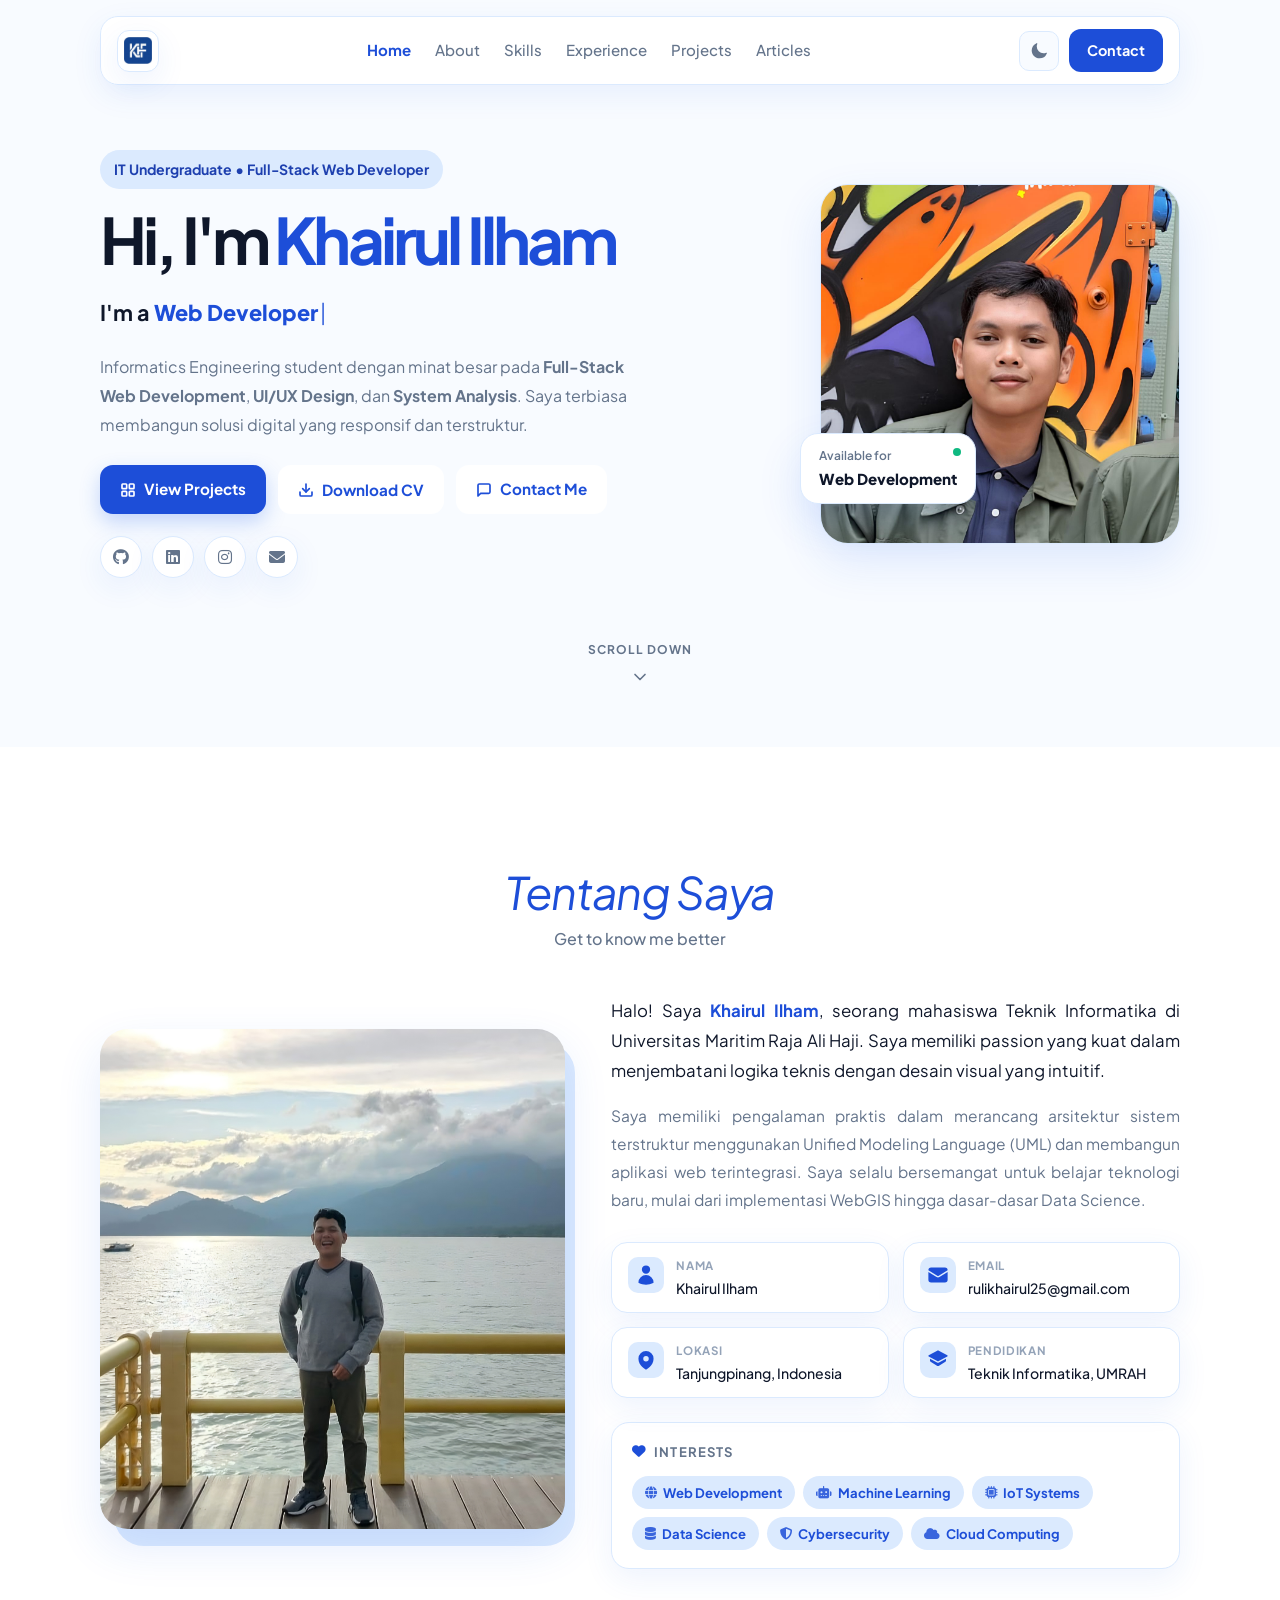
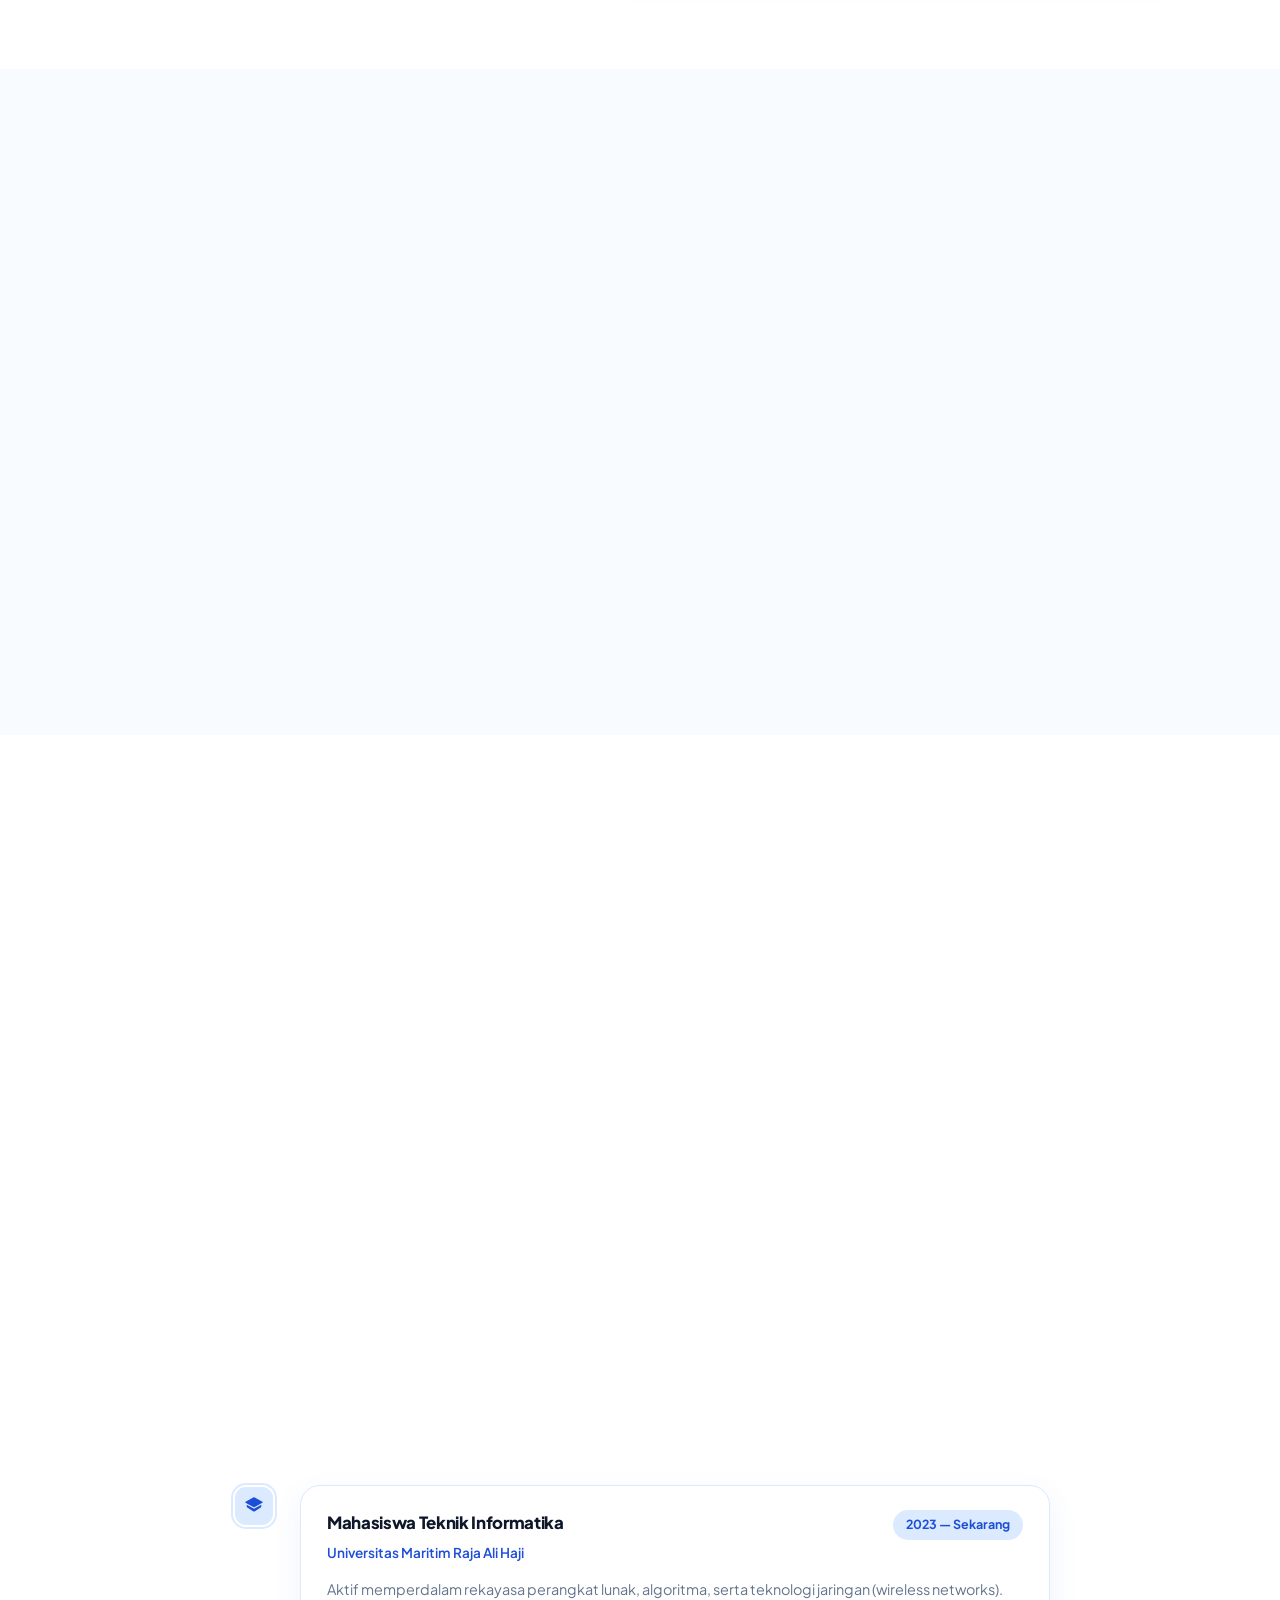
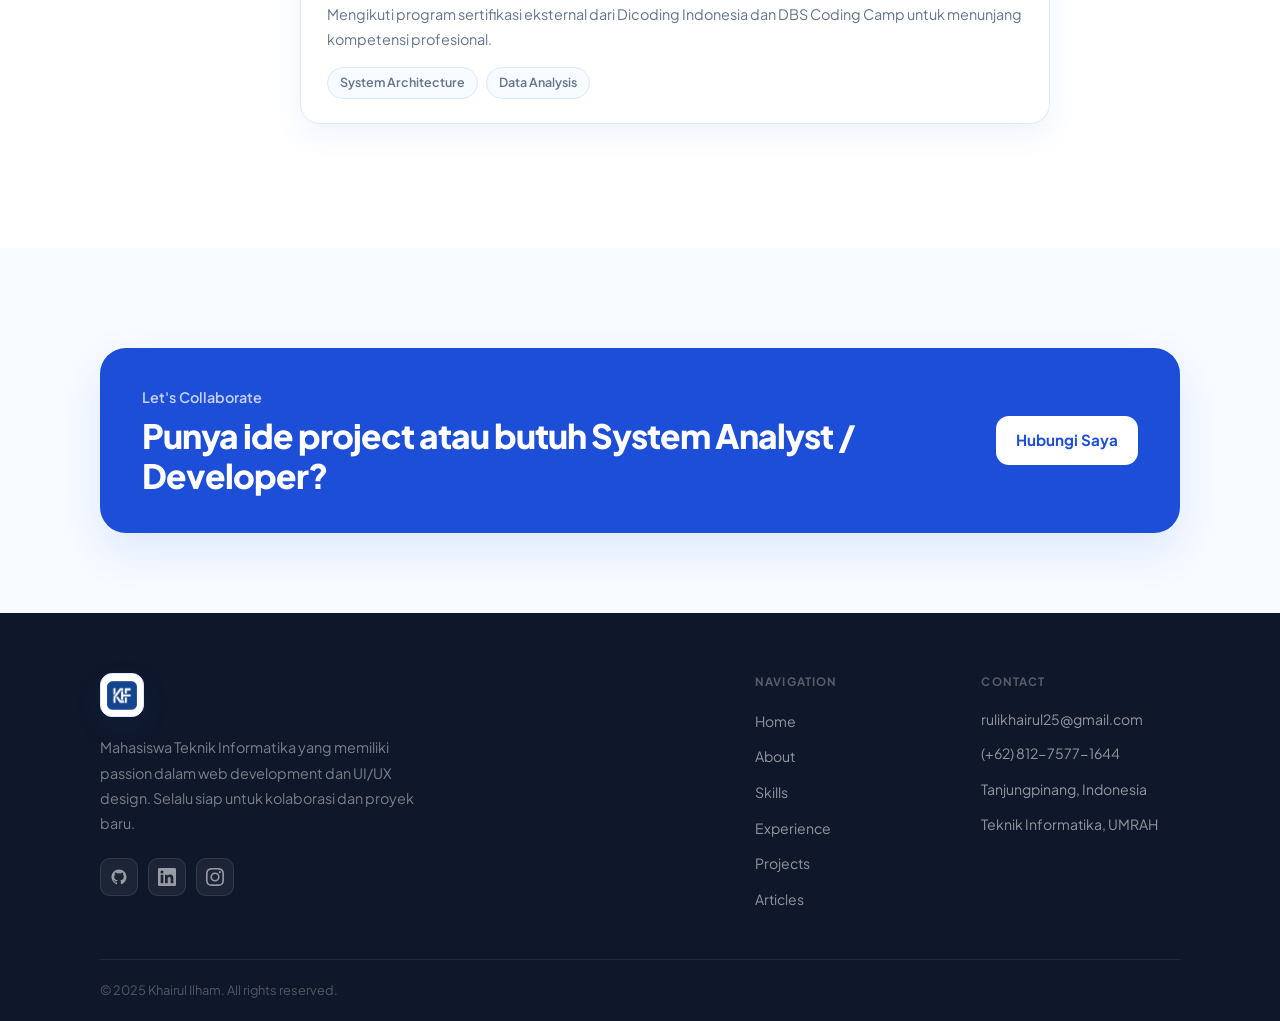
==== index.html @ ab134718 "Initial commit: portfolio static with Supabase admin panel" ====
﻿<!DOCTYPE html>
<html lang="id">

<head>
    <meta charset="UTF-8">
    <meta name="viewport" content="width=device-width, initial-scale=1.0">
    <title>Ruli Ilham | Portfolio — Informatics Student &amp; Developer</title>
    <meta name="description"
        content="Portfolio Khairul Ilham — Mahasiswa Teknik Informatika, Full-Stack Web Developer, UI/UX Designer, dan System Analyst dari Tanjungpinang, Indonesia.">
    <meta name="keywords" content="Khairul Ilham, portfolio, web developer, UI/UX, Laravel, informatika, UMRAH">
    <meta name="author" content="Khairul Ilham">

    <!-- Open Graph -->
    <meta property="og:title" content="Khairul Ilham | Portfolio">
    <meta property="og:description" content="Full-Stack Web Developer & UI/UX Designer – Informatics Student at UMRAH.">
    <meta property="og:type" content="website">

    <!-- Favicon -->
    <link rel="icon" type="image/png" href="assets/images/Logo 2.png">

    <!-- Fonts -->
    <link rel="preconnect" href="https://fonts.googleapis.com">
    <link rel="preconnect" href="https://fonts.gstatic.com" crossorigin>
    <link
        href="https://fonts.googleapis.com/css2?family=Plus+Jakarta+Sans:ital,wght@0,300;0,400;0,500;0,600;0,700;0,800;1,400&display=swap"
        rel="stylesheet">

    <!-- Theme (load first to prevent flash) -->
    <script src="js/theme.js"></script>

    <!-- Font Awesome (social icons) -->
    <link rel="stylesheet" href="https://cdnjs.cloudflare.com/ajax/libs/font-awesome/6.5.0/css/all.min.css"
        integrity="sha512-Avb2QiuDEEvB4bZJYdft2mNjVShBftLdPG8FJ0V7irTLQ8Uo0qcPxh4Plq7G5tGm0rU+1SPhVotteLpBERwTkw=="
        crossorigin="anonymous" referrerpolicy="no-referrer" />

    <!-- Styles -->
    <link rel="stylesheet" href="css/style.css">
</head>

<body>

    <!-- ══ NAVBAR ══════════════════════════════════════ -->
    <header class="navbar" id="navbar">
        <a href="index.html" class="brand" aria-label="Home">
            <img src="assets/images/Logo 2.png" alt="KIF Logo">
        </a>

        <nav class="nav-links" aria-label="Main navigation">
            <a href="index.html" id="nav-home">Home</a>
            <a href="index.html#about">About</a>
            <a href="index.html#skills">Skills</a>
            <a href="index.html#experience">Experience</a>
            <a href="projects.html">Projects</a>
            <a href="articles.html">Articles</a>
        </nav>

        <div class="nav-right">
            <button class="theme-toggle" id="themeToggle" aria-label="Toggle dark mode" onclick="ThemeManager.toggle()">
                <!-- Moon icon (shown in light mode) -->
                <svg class="icon-moon" xmlns="http://www.w3.org/2000/svg" viewBox="0 0 24 24" fill="currentColor"
                    width="18" height="18">
                    <path fill-rule="evenodd"
                        d="M9.528 1.718a.75.75 0 0 1 .162.819A8.97 8.97 0 0 0 9 6a9 9 0 0 0 9 9 8.97 8.97 0 0 0 3.463-.69.75.75 0 0 1 .981.98 10.503 10.503 0 0 1-9.694 6.46c-5.799 0-10.5-4.7-10.5-10.5 0-4.368 2.667-8.112 6.46-9.694a.75.75 0 0 1 .818.162Z"
                        clip-rule="evenodd" />
                </svg>
                <!-- Sun icon (shown in dark mode) -->
                <svg class="icon-sun" xmlns="http://www.w3.org/2000/svg" viewBox="0 0 24 24" fill="currentColor"
                    width="18" height="18">
                    <path
                        d="M12 2.25a.75.75 0 0 1 .75.75v2.25a.75.75 0 0 1-1.5 0V3a.75.75 0 0 1 .75-.75ZM7.5 12a4.5 4.5 0 1 1 9 0 4.5 4.5 0 0 1-9 0ZM18.894 6.166a.75.75 0 0 0-1.06-1.06l-1.591 1.59a.75.75 0 1 0 1.06 1.061l1.591-1.59ZM21.75 12a.75.75 0 0 1-.75.75h-2.25a.75.75 0 0 1 0-1.5H21a.75.75 0 0 1 .75.75ZM17.834 18.894a.75.75 0 0 0 1.06-1.06l-1.59-1.591a.75.75 0 1 0-1.061 1.06l1.59 1.591ZM12 18a.75.75 0 0 1 .75.75V21a.75.75 0 0 1-1.5 0v-2.25A.75.75 0 0 1 12 18ZM7.758 17.303a.75.75 0 0 0-1.061-1.06l-1.591 1.59a.75.75 0 0 0 1.06 1.061l1.591-1.59ZM6 12a.75.75 0 0 1-.75.75H3a.75.75 0 0 1 0-1.5h2.25A.75.75 0 0 1 6 12ZM6.697 7.757a.75.75 0 0 0 1.06-1.06l-1.59-1.591a.75.75 0 0 0-1.061 1.06l1.59 1.591Z" />
                </svg>
            </button>
            <a href="contact.html" class="nav-cta">Contact</a>
            <button class="hamburger" id="hamburger" aria-label="Open menu" aria-expanded="false">
                <span></span><span></span><span></span>
            </button>
        </div>
    </header>

    <!-- Mobile Menu -->
    <nav class="mobile-menu" id="mobileMenu" aria-label="Mobile navigation">
        <a href="index.html">Home</a>
        <a href="index.html#about">About</a>
        <a href="index.html#skills">Skills</a>
        <a href="index.html#experience">Experience</a>
        <a href="projects.html">Projects</a>
        <a href="articles.html">Articles</a>
        <a href="contact.html" class="nav-cta" style="text-align:center;">Contact</a>
    </nav>

    <main>
        <!-- ══ HERO ══════════════════════════════════ -->
        <div class="section-container bg-light">
            <section class="hero" aria-label="Hero section">
                <div class="hero-text">
                    <p class="badge">IT Undergraduate • Full-Stack Web Developer</p>

                    <h1>
                        Hi, I'm <span>Khairul Ilham</span>
                    </h1>

                    <!-- Typing effect line -->
                    <p class="hero-typing-line">
                        I'm a&nbsp;<span id="typingText" class="typing-text"></span><span class="typing-cursor">|</span>
                    </p>

                    <p class="hero-desc">
                        Informatics Engineering student dengan minat besar pada
                        <strong>Full-Stack Web Development</strong>,
                        <strong>UI/UX Design</strong>, dan
                        <strong>System Analysis</strong>.
                        Saya terbiasa membangun solusi digital yang responsif dan terstruktur.
                    </p>

                    <!-- CTA Buttons -->
                    <div class="hero-buttons">
                        <a href="projects.html" class="btn btn-cta btn-cta--primary" id="ctaViewProjects">
                            <svg xmlns="http://www.w3.org/2000/svg" width="16" height="16" viewBox="0 0 24 24"
                                fill="none" stroke="currentColor" stroke-width="2.5" stroke-linecap="round"
                                stroke-linejoin="round" aria-hidden="true">
                                <rect x="3" y="3" width="7" height="7" rx="1" />
                                <rect x="14" y="3" width="7" height="7" rx="1" />
                                <rect x="3" y="14" width="7" height="7" rx="1" />
                                <rect x="14" y="14" width="7" height="7" rx="1" />
                            </svg>
                            View Projects
                        </a>
                        <button class="btn btn-cta btn-cta--outline" id="ctaDownloadCV"
                            onclick="alert('CV akan segera tersedia. Ganti onclick ini dengan link PDF-mu!')">
                            <svg xmlns="http://www.w3.org/2000/svg" width="16" height="16" viewBox="0 0 24 24"
                                fill="none" stroke="currentColor" stroke-width="2.5" stroke-linecap="round"
                                stroke-linejoin="round" aria-hidden="true">
                                <path d="M21 15v4a2 2 0 0 1-2 2H5a2 2 0 0 1-2-2v-4" />
                                <polyline points="7 10 12 15 17 10" />
                                <line x1="12" y1="15" x2="12" y2="3" />
                            </svg>
                            Download CV
                        </button>
                        <a href="contact.html" class="btn btn-cta btn-cta--outline" id="ctaContactMe">
                            <svg xmlns="http://www.w3.org/2000/svg" width="16" height="16" viewBox="0 0 24 24"
                                fill="none" stroke="currentColor" stroke-width="2.5" stroke-linecap="round"
                                stroke-linejoin="round" aria-hidden="true">
                                <path d="M21 15a2 2 0 0 1-2 2H7l-4 4V5a2 2 0 0 1 2-2h14a2 2 0 0 1 2 2z" />
                            </svg>
                            Contact Me
                        </a>
                    </div>

                    <!-- Social Icon Buttons -->
                    <div class="hero-socials">
                        <a href="https://github.com/KhairulIlham25" target="_blank" rel="noopener noreferrer"
                            class="social-icon-btn" aria-label="GitHub">
                            <i class="fab fa-github" aria-hidden="true"></i>
                        </a>
                        <a href="https://www.linkedin.com/in/khairul-ilham-7752a32a7/?locale=en" target="_blank" rel="noopener noreferrer"
                            class="social-icon-btn" aria-label="LinkedIn">
                            <i class="fab fa-linkedin" aria-hidden="true"></i>
                        </a>
                        <a href="https://instagram.com/ilhamfatihulhaq" target="_blank" rel="noopener noreferrer"
                            class="social-icon-btn" aria-label="Instagram">
                            <i class="fab fa-instagram" aria-hidden="true"></i>
                        </a>
                        <a href="mailto:rulikhairul25@gmail.com" class="social-icon-btn" aria-label="Email">
                            <i class="fas fa-envelope" aria-hidden="true"></i>
                        </a>
                    </div>
                </div>

                <div class="hero-image-wrap">
                    <div class="hero-image-card">
                        <img src="assets/images/profile.jpg" alt="Foto Khairul Ilham" loading="lazy">
                    </div>
                    <div class="floating-card">
                        <span>Available for</span>
                        <strong>Web Development</strong>
                    </div>
                </div>

                <a href="#about" class="scroll-down" aria-label="Scroll to About section">
                    <span>Scroll Down</span>
                    <svg xmlns="http://www.w3.org/2000/svg" width="20" height="20" viewBox="0 0 24 24" fill="none"
                        stroke="currentColor" stroke-width="2" stroke-linecap="round" stroke-linejoin="round"
                        aria-hidden="true">
                        <polyline points="6 9 12 15 18 9"></polyline>
                    </svg>
                </a>
            </section>
        </div>

        <!-- ══ ABOUT ══════════════════════════════════ -->
        <div class="section-container bg-white">
            <section id="about" class="section" aria-label="About section">
                <div class="section-heading reveal">
                    <h2>Tentang Saya</h2>
                    <p>Get to know me better</p>
                </div>

                <div class="about-content">
                    <div class="about-image reveal">
                        <img src="assets/images/about.jpeg" alt="Khairul Ilham — About Photo" loading="lazy">
                    </div>

                    <div class="about-text reveal">
                        <p class="about-lead">
                            Halo! Saya <strong>Khairul Ilham</strong>, seorang mahasiswa Teknik Informatika di
                            Universitas Maritim Raja Ali Haji. Saya memiliki passion yang kuat dalam
                            menjembatani logika teknis dengan desain visual yang intuitif.
                        </p>

                        <p class="about-desc">
                            Saya memiliki pengalaman praktis dalam merancang arsitektur sistem terstruktur
                            menggunakan Unified Modeling Language (UML) dan membangun aplikasi web terintegrasi.
                            Saya selalu bersemangat untuk belajar teknologi baru, mulai dari implementasi
                            WebGIS hingga dasar-dasar Data Science.
                        </p>

                        <div class="about-details">
                            <div class="detail-item">
                                <span class="detail-icon">
                                    <svg xmlns="http://www.w3.org/2000/svg" viewBox="0 0 24 24" fill="currentColor"
                                        width="22" height="22" aria-hidden="true">
                                        <path fill-rule="evenodd"
                                            d="M7.5 6a4.5 4.5 0 1 1 9 0 4.5 4.5 0 0 1-9 0ZM3.751 20.105a8.25 8.25 0 0 1 16.498 0 .75.75 0 0 1-.437.695A18.683 18.683 0 0 1 12 22.5c-2.786 0-5.433-.608-7.812-1.7a.75.75 0 0 1-.437-.695Z"
                                            clip-rule="evenodd" />
                                    </svg>
                                </span>
                                <div>
                                    <h4 class="detail-label">Nama</h4>
                                    <p class="detail-value">Khairul Ilham</p>
                                </div>
                            </div>

                            <div class="detail-item">
                                <span class="detail-icon">
                                    <svg xmlns="http://www.w3.org/2000/svg" viewBox="0 0 24 24" fill="currentColor"
                                        width="22" height="22" aria-hidden="true">
                                        <path
                                            d="M1.5 8.67v8.58a3 3 0 0 0 3 3h15a3 3 0 0 0 3-3V8.67l-8.928 5.493a3 3 0 0 1-3.144 0L1.5 8.67Z" />
                                        <path
                                            d="M22.5 6.908V6.75a3 3 0 0 0-3-3h-15a3 3 0 0 0-3 3v.158l9.714 5.978a1.5 1.5 0 0 0 1.572 0L22.5 6.908Z" />
                                    </svg>
                                </span>
                                <div>
                                    <h4 class="detail-label">Email</h4>
                                    <p class="detail-value">rulikhairul25@gmail.com</p>
                                </div>
                            </div>

                            <div class="detail-item">
                                <span class="detail-icon">
                                    <svg xmlns="http://www.w3.org/2000/svg" viewBox="0 0 24 24" fill="currentColor"
                                        width="22" height="22" aria-hidden="true">
                                        <path fill-rule="evenodd"
                                            d="m11.54 22.351.07.04.028.016a.76.76 0 0 0 .723 0l.028-.015.071-.041a16.975 16.975 0 0 0 1.144-.742 19.58 19.58 0 0 0 2.683-2.282c1.944-1.99 3.963-4.98 3.963-8.827a8.25 8.25 0 0 0-16.5 0c0 3.846 2.02 6.837 3.963 8.827a19.58 19.58 0 0 0 2.682 2.282 16.975 16.975 0 0 0 1.145.742ZM12 13.5a3 3 0 1 0 0-6 3 3 0 0 0 0 6Z"
                                            clip-rule="evenodd" />
                                    </svg>
                                </span>
                                <div>
                                    <h4 class="detail-label">Lokasi</h4>
                                    <p class="detail-value">Tanjungpinang, Indonesia</p>
                                </div>
                            </div>

                            <div class="detail-item">
                                <span class="detail-icon">
                                    <svg xmlns="http://www.w3.org/2000/svg" viewBox="0 0 24 24" fill="currentColor"
                                        width="22" height="22" aria-hidden="true">
                                        <path
                                            d="M11.644 1.59a.75.75 0 0 1 .712 0l9.75 5.25a.75.75 0 0 1 0 1.32l-9.75 5.25a.75.75 0 0 1-.712 0l-9.75-5.25a.75.75 0 0 1 0-1.32l9.75-5.25Z" />
                                        <path
                                            d="m3.265 10.602 7.668 4.129a2.25 2.25 0 0 0 2.134 0l7.668-4.13v2.065a1.5 1.5 0 0 1-.681 1.258l-6.91 4.318a2.25 2.25 0 0 1-2.288 0l-6.91-4.318a1.5 1.5 0 0 1-.681-1.258v-2.064Z" />
                                    </svg>
                                </span>
                                <div>
                                    <h4 class="detail-label">Pendidikan</h4>
                                    <p class="detail-value">Teknik Informatika, UMRAH</p>
                                </div>
                            </div>
                        </div>

                        <!-- Interests -->
                        <div class="about-interests">
                            <h4><i class="fas fa-heart" aria-hidden="true"></i> Interests</h4>
                            <div class="interest-list">
                                <span class="interest-item"><i class="fas fa-globe" aria-hidden="true"></i> Web
                                    Development</span>
                                <span class="interest-item"><i class="fas fa-robot" aria-hidden="true"></i> Machine
                                    Learning</span>
                                <span class="interest-item"><i class="fas fa-microchip" aria-hidden="true"></i> IoT
                                    Systems</span>
                                <span class="interest-item"><i class="fas fa-database" aria-hidden="true"></i> Data
                                    Science</span>
                                <span class="interest-item"><i class="fas fa-shield-alt" aria-hidden="true"></i>
                                    Cybersecurity</span>
                                <span class="interest-item"><i class="fas fa-cloud" aria-hidden="true"></i> Cloud
                                    Computing</span>
                            </div>
                        </div>
                    </div>
                </div>
            </section>
        </div>

        <!-- ══ SKILLS ════════════════════════════════ -->
        <div class="section-container bg-light">
            <section id="skills" class="section" aria-label="Skills section">
                <div class="section-heading reveal">
                    <h2>Keahlian &amp; Teknologi</h2>
                    <p>Tools and technologies I use to build digital solutions.</p>
                </div>

                <div class="skills-grid">
                    <!-- Skill Card: System Analysis -->
                    <div class="skill-card reveal">
                        <div class="skill-card-header">
                            <svg xmlns="http://www.w3.org/2000/svg" viewBox="0 0 24 24" fill="currentColor" width="24"
                                height="24" aria-hidden="true">
                                <path fill-rule="evenodd"
                                    d="M20.599 1.5c-.376 0-.743.111-1.055.32l-5.08 3.385a18.747 18.747 0 0 0-3.471 2.987 10.04 10.04 0 0 1 4.815 4.815 18.748 18.748 0 0 0 2.987-3.472l3.386-5.079A1.902 1.902 0 0 0 20.599 1.5Zm-8.3 14.025a18.76 18.76 0 0 0 1.896-1.207 8.026 8.026 0 0 0-4.513-4.513A18.75 18.75 0 0 0 8.475 11.7l-.278.5a5.26 5.26 0 0 1 3.601 3.602l.502-.278ZM6.75 13.5A3.75 3.75 0 0 0 3 17.25a1.5 1.5 0 0 1-1.601 1.497.75.75 0 0 0-.7 1.123 5.25 5.25 0 0 0 9.8-2.62 3.75 3.75 0 0 0-3.75-3.75Z"
                                    clip-rule="evenodd" />
                            </svg>
                            <h3>System Analysis &amp; Design</h3>
                        </div>
                        <div class="skill-list">
                            <div class="skill-item">
                                <div class="skill-info">
                                    <span class="skill-name">Diagram UML</span>
                                    <span class="skill-pct">85%</span>
                                </div>
                                <div class="progress-bar">
                                    <div class="progress" data-width="85"></div>
                                </div>
                            </div>
                            <div class="skill-item">
                                <div class="skill-info">
                                    <span class="skill-name">UI/UX Design (Figma)</span>
                                    <span class="skill-pct">90%</span>
                                </div>
                                <div class="progress-bar">
                                    <div class="progress" data-width="90"></div>
                                </div>
                            </div>
                            <div class="skill-item">
                                <div class="skill-info">
                                    <span class="skill-name">Scrum Methodology</span>
                                    <span class="skill-pct">80%</span>
                                </div>
                                <div class="progress-bar">
                                    <div class="progress" data-width="80"></div>
                                </div>
                            </div>
                        </div>
                    </div>

                    <!-- Skill Card: Web Development -->
                    <div class="skill-card reveal">
                        <div class="skill-card-header">
                            <svg xmlns="http://www.w3.org/2000/svg" viewBox="0 0 24 24" fill="currentColor" width="24"
                                height="24" aria-hidden="true">
                                <path fill-rule="evenodd"
                                    d="M14.447 3.026a.75.75 0 0 1 .527.921l-4.5 16.5a.75.75 0 0 1-1.448-.394l4.5-16.5a.75.75 0 0 1 .921-.527ZM16.72 6.22a.75.75 0 0 1 1.06 0l5.25 5.25a.75.75 0 0 1 0 1.06l-5.25 5.25a.75.75 0 1 1-1.06-1.06L21.44 12l-4.72-4.72a.75.75 0 0 1 0-1.06Zm-9.44 0a.75.75 0 0 1 0 1.06L2.56 12l4.72 4.72a.75.75 0 0 1-1.06 1.06L.97 12.53a.75.75 0 0 1 0-1.06l5.25-5.25a.75.75 0 0 1 1.06 0Z"
                                    clip-rule="evenodd" />
                            </svg>
                            <h3>Web Development</h3>
                        </div>
                        <div class="skill-list">
                            <div class="skill-item">
                                <div class="skill-info">
                                    <span class="skill-name">Laravel &amp; PHP</span>
                                    <span class="skill-pct">90%</span>
                                </div>
                                <div class="progress-bar">
                                    <div class="progress" data-width="90"></div>
                                </div>
                            </div>
                            <div class="skill-item">
                                <div class="skill-info">
                                    <span class="skill-name">Tailwind CSS</span>
                                    <span class="skill-pct">95%</span>
                                </div>
                                <div class="progress-bar">
                                    <div class="progress" data-width="95"></div>
                                </div>
                            </div>
                            <div class="skill-item">
                                <div class="skill-info">
                                    <span class="skill-name">JavaScript &amp; Vite</span>
                                    <span class="skill-pct">85%</span>
                                </div>
                                <div class="progress-bar">
                                    <div class="progress" data-width="85"></div>
                                </div>
                            </div>
                            <div class="skill-item">
                                <div class="skill-info">
                                    <span class="skill-name">MySQL &amp; WebGIS</span>
                                    <span class="skill-pct">80%</span>
                                </div>
                                <div class="progress-bar">
                                    <div class="progress" data-width="80"></div>
                                </div>
                            </div>
                        </div>
                    </div>

                    <!-- Skill Card: Others -->
                    <div class="skill-card reveal">
                        <div class="skill-card-header">
                            <svg xmlns="http://www.w3.org/2000/svg" viewBox="0 0 24 24" fill="currentColor" width="24"
                                height="24" aria-hidden="true">
                                <path fill-rule="evenodd"
                                    d="M11.078 2.25c-.917 0-1.699.663-1.85 1.567L9.05 4.889c-.02.12-.115.26-.297.348a7.493 7.493 0 0 0-.986.57c-.166.115-.334.126-.45.083L6.3 5.508a1.875 1.875 0 0 0-2.282.819l-.922 1.597a1.875 1.875 0 0 0 .432 2.385l1.042.822c.118.093.18.232.186.38a7.17 7.17 0 0 0 0 1.353c-.006.148-.068.287-.186.38l-1.042.822a1.875 1.875 0 0 0-.432 2.385l.922 1.597a1.875 1.875 0 0 0 2.282.818l1.019-.382c.115-.043.283-.031.45.082.31.214.641.405.985.57.182.088.277.228.297.35l.178 1.071c.151.904.933 1.567 1.85 1.567h1.844c.916 0 1.699-.663 1.85-1.567l.178-1.072c.02-.12.114-.26.297-.349.344-.165.675-.356.985-.57.167-.114.335-.125.45-.082l1.02.382a1.875 1.875 0 0 0 2.28-.819l.923-1.597a1.875 1.875 0 0 0-.432-2.385l-1.043-.822c-.117-.093-.18-.232-.186-.38a7.167 7.167 0 0 0 0-1.353c.006-.148.069-.287.186-.38l1.043-.822a1.875 1.875 0 0 0 .432-2.385l-.923-1.597a1.875 1.875 0 0 0-2.28-.818l-1.02.382c-.114.043-.282.031-.449-.083a7.49 7.49 0 0 0-.985-.57c-.183-.087-.277-.227-.297-.348l-.179-1.072a1.875 1.875 0 0 0-1.85-1.567h-1.843ZM12 15.75a3.75 3.75 0 1 0 0-7.5 3.75 3.75 0 0 0 0 7.5Z"
                                    clip-rule="evenodd" />
                            </svg>
                            <h3>Lainnya</h3>
                        </div>
                        <div class="skill-list">
                            <div class="skill-item">
                                <div class="skill-info">
                                    <span class="skill-name">Git / Version Control</span>
                                    <span class="skill-pct">85%</span>
                                </div>
                                <div class="progress-bar">
                                    <div class="progress" data-width="85"></div>
                                </div>
                            </div>
                            <div class="skill-item">
                                <div class="skill-info">
                                    <span class="skill-name">Python &amp; Data Science</span>
                                    <span class="skill-pct">75%</span>
                                </div>
                                <div class="progress-bar">
                                    <div class="progress" data-width="75"></div>
                                </div>
                            </div>
                            <div class="skill-item">
                                <div class="skill-info">
                                    <span class="skill-name">AI Tools (Copilot/ChatGPT)</span>
                                    <span class="skill-pct">90%</span>
                                </div>
                                <div class="progress-bar">
                                    <div class="progress" data-width="90"></div>
                                </div>
                            </div>
                            <div class="skill-item">
                                <div class="skill-info">
                                    <span class="skill-name">Flutter &amp; Dart</span>
                                    <span class="skill-pct">90%</span>
                                </div>
                                <div class="progress-bar">
                                    <div class="progress" data-width="90"></div>
                                </div>
                            </div>
                        </div>
                    </div>
                </div>
            </section>
        </div>

        <!-- ══ EXPERIENCE ═════════════════════════════ -->
        <div class="section-container bg-white">
            <section id="experience" class="section" aria-label="Experience section">
                <div class="section-heading reveal">
                    <h2>Pengalaman Kerja</h2>
                    <p>My professional journey and contributions so far.</p>
                </div>

                <div class="experience-timeline">
                    <!-- Exp 1 -->
                    <div class="exp-item reveal">
                        <div class="exp-left">
                            <div class="exp-icon">
                                <svg xmlns="http://www.w3.org/2000/svg" viewBox="0 0 24 24" fill="currentColor"
                                    width="20" height="20" aria-hidden="true">
                                    <path fill-rule="evenodd"
                                        d="M14.447 3.026a.75.75 0 0 1 .527.921l-4.5 16.5a.75.75 0 0 1-1.448-.394l4.5-16.5a.75.75 0 0 1 .921-.527ZM16.72 6.22a.75.75 0 0 1 1.06 0l5.25 5.25a.75.75 0 0 1 0 1.06l-5.25 5.25a.75.75 0 1 1-1.06-1.06L21.44 12l-4.72-4.72a.75.75 0 0 1 0-1.06Zm-9.44 0a.75.75 0 0 1 0 1.06L2.56 12l4.72 4.72a.75.75 0 0 1-1.06 1.06L.97 12.53a.75.75 0 0 1 0-1.06l5.25-5.25a.75.75 0 0 1 1.06 0Z"
                                        clip-rule="evenodd" />
                                </svg>
                            </div>
                            <div class="exp-line"></div>
                        </div>
                        <div class="exp-card">
                            <div class="exp-header">
                                <div>
                                    <h3>Web Developer Intern</h3>
                                    <span class="exp-company">Dinas Komunikasi dan Informatika Kota Tanjungpinang</span>
                                </div>
                                <span class="exp-badge">Januari 2026 — Sekarang</span>
                            </div>
                            <p>Merancang blueprint arsitektur sistem berbasis UML dan mengimplementasikan metodologi
                                Scrum dalam siklus pengembangan platform. Menangani integrasi fungsionalitas WebGIS
                                untuk memvisualisasikan data spasial secara responsif.</p>
                            <div class="exp-tags">
                                <span>Laravel</span>
                                <span>Tailwind CSS</span>
                                <span>WebGIS</span>
                                <span>Scrum</span>
                                <span>UML</span>
                            </div>
                        </div>
                    </div>

                    <!-- Exp 2 -->
                    <div class="exp-item reveal">
                        <div class="exp-left">
                            <div class="exp-icon">
                                <svg xmlns="http://www.w3.org/2000/svg" viewBox="0 0 24 24" fill="currentColor"
                                    width="20" height="20" aria-hidden="true">
                                    <path fill-rule="evenodd"
                                        d="M4.848 2.771A49.144 49.144 0 0 1 12 2.25c2.43 0 4.817.178 7.152.52 1.978.292 3.348 2.024 3.348 3.97v6.02c0 1.946-1.37 3.678-3.348 3.97a48.901 48.901 0 0 1-3.476.383.39.39 0 0 0-.297.17l-2.755 4.133a.75.75 0 0 1-1.248 0l-2.755-4.133a.39.39 0 0 0-.297-.17 48.9 48.9 0 0 1-3.476-.384c-1.978-.29-3.348-2.024-3.348-3.97V6.741c0-1.946 1.37-3.68 3.348-3.97ZM6.75 8.25a.75.75 0 0 1 .75-.75h9a.75.75 0 0 1 0 1.5h-9a.75.75 0 0 1-.75-.75Zm.75 2.25a.75.75 0 0 0 0 1.5H12a.75.75 0 0 0 0-1.5H7.5Z"
                                        clip-rule="evenodd" />
                                </svg>
                            </div>
                            <div class="exp-line"></div>
                        </div>
                        <div class="exp-card">
                            <div class="exp-header">
                                <div>
                                    <h3>Full-Stack &amp; UI/UX (Project Based)</h3>
                                </div>
                                <span class="exp-badge">2023 — Sekarang</span>
                            </div>
                            <p>Mengembangkan dan mendeploy berbagai proyek website mulai dari desain antarmuka
                                (wireframing &amp; prototyping) hingga tahap production. Terbiasa memecahkan masalah
                                melalui pendekatan desain yang berorientasi pada pengguna (User-Centered Design).</p>
                            <div class="exp-tags">
                                <span>Figma</span>
                                <span>UI/UX Design</span>
                                <span>JavaScript</span>
                                <span>PHP</span>
                            </div>
                        </div>
                    </div>

                    <!-- Exp 3 -->
                    <div class="exp-item reveal">
                        <div class="exp-left">
                            <div class="exp-icon">
                                <svg xmlns="http://www.w3.org/2000/svg" viewBox="0 0 24 24" fill="currentColor"
                                    width="20" height="20" aria-hidden="true">
                                    <path
                                        d="M11.644 1.59a.75.75 0 0 1 .712 0l9.75 5.25a.75.75 0 0 1 0 1.32l-9.75 5.25a.75.75 0 0 1-.712 0l-9.75-5.25a.75.75 0 0 1 0-1.32l9.75-5.25Z" />
                                    <path
                                        d="m3.265 10.602 7.668 4.129a2.25 2.25 0 0 0 2.134 0l7.668-4.13v2.065a1.5 1.5 0 0 1-.681 1.258l-6.91 4.318a2.25 2.25 0 0 1-2.288 0l-6.91-4.318a1.5 1.5 0 0 1-.681-1.258v-2.064Z" />
                                </svg>
                            </div>
                            <div class="exp-line exp-line--last"></div>
                        </div>
                        <div class="exp-card">
                            <div class="exp-header">
                                <div>
                                    <h3>Mahasiswa Teknik Informatika</h3>
                                    <span class="exp-company">Universitas Maritim Raja Ali Haji</span>
                                </div>
                                <span class="exp-badge">2023 — Sekarang</span>
                            </div>
                            <p>Aktif memperdalam rekayasa perangkat lunak, algoritma, serta teknologi jaringan (wireless
                                networks). Mengikuti program sertifikasi eksternal dari Dicoding Indonesia dan DBS
                                Coding Camp untuk menunjang kompetensi profesional.</p>
                            <div class="exp-tags">
                                <span>System Architecture</span>
                                <span>Data Analysis</span>
                            </div>
                        </div>
                    </div>
                </div>
            </section>
        </div>

        <!-- ══ CONTACT CTA ════════════════════════════ -->
        <section id="contact-cta" class="contact-section reveal" aria-label="Contact call to action">
            <div>
                <p>Let's Collaborate</p>
                <h2>Punya ide project atau butuh System Analyst / Developer?</h2>
            </div>
            <a href="contact.html" class="btn primary">Hubungi Saya</a>
        </section>
    </main>

    <!-- ══ FOOTER ════════════════════════════════════ -->
    <footer class="site-footer" aria-label="Site footer">
        <div class="footer-inner">
            <div class="footer-brand">
                <a href="index.html" class="brand" aria-label="Home">
                    <img src="assets/images/Logo 2.png" alt="KIF Logo">
                </a>
                <p>Mahasiswa Teknik Informatika yang memiliki passion dalam web development dan UI/UX design. Selalu
                    siap untuk kolaborasi dan proyek baru.</p>
                <div class="footer-socials">
                    <a href="https://github.com/KhairulIlham25" target="_blank" rel="noopener noreferrer"
                        aria-label="GitHub">
                        <svg xmlns="http://www.w3.org/2000/svg" viewBox="0 0 24 24" fill="currentColor" width="18"
                            height="18" aria-hidden="true">
                            <path fill-rule="evenodd"
                                d="M12 2C6.477 2 2 6.484 2 12.017c0 4.425 2.865 8.18 6.839 9.504.5.092.682-.217.682-.483 0-.237-.008-.868-.013-1.703-2.782.605-3.369-1.343-3.369-1.343-.454-1.158-1.11-1.466-1.11-1.466-.908-.62.069-.608.069-.608 1.003.07 1.531 1.032 1.531 1.032.892 1.53 2.341 1.088 2.91.832.092-.647.35-1.088.636-1.338-2.22-.253-4.555-1.113-4.555-4.951 0-1.093.39-1.988 1.029-2.688-.103-.253-.446-1.272.098-2.65 0 0 .84-.27 2.75 1.026A9.564 9.564 0 0 1 12 6.844a9.59 9.59 0 0 1 2.504.337c1.909-1.296 2.747-1.027 2.747-1.027.546 1.379.202 2.398.1 2.651.64.7 1.028 1.595 1.028 2.688 0 3.848-2.339 4.695-4.566 4.943.359.309.678.92.678 1.855 0 1.338-.012 2.419-.012 2.747 0 .268.18.58.688.482A10.02 10.02 0 0 0 22 12.017C22 6.484 17.522 2 12 2Z"
                                clip-rule="evenodd" />
                        </svg>
                    </a>
                    <a href="https://www.linkedin.com/in/khairul-ilham-7752a32a7/?locale=en" target="_blank" rel="noopener noreferrer"
                        aria-label="LinkedIn">
                        <svg xmlns="http://www.w3.org/2000/svg" viewBox="0 0 24 24" fill="currentColor" width="18"
                            height="18" aria-hidden="true">
                            <path
                                d="M20.447 20.452h-3.554v-5.569c0-1.328-.027-3.037-1.852-3.037-1.853 0-2.136 1.445-2.136 2.939v5.667H9.351V9h3.414v1.561h.046c.477-.9 1.637-1.85 3.37-1.85 3.601 0 4.267 2.37 4.267 5.455v6.286zM5.337 7.433a2.062 2.062 0 0 1-2.063-2.065 2.064 2.064 0 1 1 2.063 2.065zm1.782 13.019H3.555V9h3.564v11.452zM22.225 0H1.771C.792 0 0 .774 0 1.729v20.542C0 23.227.792 24 1.771 24h20.451C23.2 24 24 23.227 24 22.271V1.729C24 .774 23.2 0 22.225 0h.003z" />
                        </svg>
                    </a>
                    <a href="https://instagram.com/ilhamfatihulhaq" target="_blank" rel="noopener noreferrer"
                        aria-label="Instagram">
                        <svg xmlns="http://www.w3.org/2000/svg" viewBox="0 0 24 24" fill="currentColor" width="18"
                            height="18" aria-hidden="true">
                            <path
                                d="M12 2.163c3.204 0 3.584.012 4.85.07 3.252.148 4.771 1.691 4.919 4.919.058 1.265.069 1.645.069 4.849 0 3.205-.012 3.584-.069 4.849-.149 3.225-1.664 4.771-4.919 4.919-1.266.058-1.644.07-4.85.07-3.204 0-3.584-.012-4.849-.07-3.26-.149-4.771-1.699-4.919-4.92-.058-1.265-.07-1.644-.07-4.849 0-3.204.013-3.583.07-4.849.149-3.227 1.664-4.771 4.919-4.919 1.266-.057 1.645-.069 4.849-.069zm0-2.163c-3.259 0-3.667.014-4.947.072-4.358.2-6.78 2.618-6.98 6.98-.059 1.281-.073 1.689-.073 4.948 0 3.259.014 3.668.072 4.948.2 4.358 2.618 6.78 6.98 6.98 1.281.058 1.689.072 4.948.072 3.259 0 3.668-.014 4.948-.072 4.354-.2 6.782-2.618 6.979-6.98.059-1.28.073-1.689.073-4.948 0-3.259-.014-3.667-.072-4.947-.196-4.354-2.617-6.78-6.979-6.98-1.281-.059-1.69-.073-4.949-.073zm0 5.838a6.162 6.162 0 1 0 0 12.324 6.162 6.162 0 0 0 0-12.324zM12 16a4 4 0 1 1 0-8 4 4 0 0 1 0 8zm6.406-11.845a1.44 1.44 0 1 0 0 2.881 1.44 1.44 0 0 0 0-2.881z" />
                        </svg>
                    </a>
                </div>
            </div>

            <div class="footer-links">
                <div class="footer-col">
                    <h4>Navigation</h4>
                    <ul>
                        <li><a href="index.html">Home</a></li>
                        <li><a href="index.html#about">About</a></li>
                        <li><a href="index.html#skills">Skills</a></li>
                        <li><a href="index.html#experience">Experience</a></li>
                        <li><a href="projects.html">Projects</a></li>
                        <li><a href="articles.html">Articles</a></li>
                    </ul>
                </div>
                <div class="footer-col">
                    <h4>Contact</h4>
                    <ul>
                        <li>rulikhairul25@gmail.com</li>
                        <li><a href="https://wa.me/6281275771644" target="_blank" rel="noopener noreferrer">(+62)
                                812-7577-1644</a></li>
                        <li><a href="https://www.google.com/maps/search/?api=1&query=Tanjungpinang%2C+Indonesia"
                                target="_blank" rel="noopener noreferrer">Tanjungpinang, Indonesia</a></li>
                        <li><a href="https://informatika.fttk.umrah.ac.id/" target="_blank"
                                rel="noopener noreferrer">Teknik Informatika, UMRAH</a></li>
                    </ul>
                </div>
            </div>
        </div>

        <div class="footer-bottom">
            <p>&copy; 2025 Khairul Ilham. All rights reserved.</p>
        </div>
    </footer>

    <!-- Scripts -->
    <script src="js/firebase.js"></script>
    <script src="js/app.js"></script>
</body>

</html>
---- css/style.css ----
/* ══════════════════════════════════════════
   DESIGN TOKENS
══════════════════════════════════════════ */
:root {
    --primary: #1d4ed8;
    --primary-dark: #1e40af;
    --primary-soft: #dbeafe;

    --dark: #0f172a;
    --text: #1e293b;
    --muted: #64748b;
    --light: #f8fbff;
    --white: #ffffff;
    --border: #dbeafe;

    --shadow-sm: 0 10px 30px rgba(37, 99, 235, 0.08);
    --shadow-md: 0 18px 45px rgba(37, 99, 235, 0.12);
    --shadow-lg: 0 24px 60px rgba(37, 99, 235, 0.16);

    --section-gap: 100px;
    --radius-card: 20px;
}

/* Dark Mode Tokens */
[data-theme="dark"] {
    --primary: #3b82f6;
    --primary-dark: #2563eb;
    --primary-soft: #1e3a5f;

    --dark: #f1f5f9;
    --text: #e2e8f0;
    --muted: #94a3b8;
    --light: #0f172a;
    --white: #1e293b;
    --border: #334155;

    --shadow-sm: 0 10px 30px rgba(0, 0, 0, 0.3);
    --shadow-md: 0 18px 45px rgba(0, 0, 0, 0.4);
    --shadow-lg: 0 24px 60px rgba(0, 0, 0, 0.5);
}

/* ══════════════════════════════════════════
   RESET & BASE
══════════════════════════════════════════ */
*,
*::before,
*::after {
    margin: 0;
    padding: 0;
    box-sizing: border-box;
}

html {
    scroll-behavior: smooth;
}

body {
    font-family: 'Plus Jakarta Sans', ui-sans-serif, system-ui, sans-serif;
    background: var(--light);
    color: var(--text);
    line-height: 1.6;
    transition: background-color 0.3s ease, color 0.3s ease;
}

a {
    color: inherit;
    text-decoration: none;
}

/* ══════════════════════════════════════════
   THEME TOGGLE BUTTON
══════════════════════════════════════════ */
.theme-toggle {
    width: 40px;
    height: 40px;
    border-radius: 10px;
    background: var(--light);
    border: 1px solid var(--border);
    color: var(--muted);
    cursor: pointer;
    display: flex;
    align-items: center;
    justify-content: center;
    transition: 0.2s ease;
    flex-shrink: 0;
}

.theme-toggle:hover {
    background: var(--primary-soft);
    color: var(--primary);
    border-color: var(--primary-soft);
}

.theme-toggle .icon-sun {
    display: none;
}

.theme-toggle .icon-moon {
    display: block;
}

[data-theme="dark"] .theme-toggle .icon-sun {
    display: block;
}

[data-theme="dark"] .theme-toggle .icon-moon {
    display: none;
}

/* ══════════════════════════════════════════
   NAVBAR
══════════════════════════════════════════ */
.navbar {
    width: min(1080px, calc(100% - 32px));
    position: fixed;
    top: 16px;
    left: 50%;
    transform: translateX(-50%);
    z-index: 100;
    padding: 12px 16px;
    background: rgba(255, 255, 255, 0.92);
    border: 1px solid var(--border);
    border-radius: 18px;
    display: flex;
    align-items: center;
    justify-content: space-between;
    backdrop-filter: blur(14px);
    box-shadow: var(--shadow-sm);
    transition: background 0.3s ease, border-color 0.3s ease;
}

[data-theme="dark"] .navbar {
    background: rgba(30, 41, 59, 0.92);
    border-color: var(--border);
}

.brand {
    width: 42px;
    height: 42px;
    border-radius: 12px;
    background: var(--white);
    border: 1px solid var(--border);
    display: flex;
    align-items: center;
    justify-content: center;
    padding: 6px;
    box-shadow: var(--shadow-sm);
    flex-shrink: 0;
    transition: 0.25s cubic-bezier(0.4, 0, 0.2, 1);
}

.brand:hover {
    transform: scale(1.06);
    border-color: var(--primary-soft);
    box-shadow: var(--shadow-md);
}

.brand img {
    max-width: 100%;
    max-height: 100%;
    object-fit: contain;
}

.nav-links {
    display: flex;
    gap: 24px;
    color: var(--muted);
    font-size: 0.94rem;
    font-weight: 500;
}

.nav-links a {
    color: var(--muted);
    transition: color 0.2s;
}

.nav-links a:hover {
    color: var(--primary);
}

.nav-links a.active {
    color: var(--primary);
    font-weight: 700;
}

.nav-right {
    display: flex;
    align-items: center;
    gap: 10px;
}

.nav-cta {
    padding: 10px 18px;
    background: var(--primary);
    color: var(--white) !important;
    border-radius: 12px;
    font-size: 0.9rem;
    font-weight: 700;
    transition: 0.2s ease;
}

.nav-cta:hover {
    background: var(--primary-dark);
    transform: translateY(-2px);
}

/* Mobile menu hamburger */
.hamburger {
    display: none;
    flex-direction: column;
    gap: 5px;
    cursor: pointer;
    padding: 6px;
    border: none;
    background: none;
}

.hamburger span {
    display: block;
    width: 22px;
    height: 2px;
    background: var(--text);
    border-radius: 2px;
    transition: 0.3s ease;
}

.hamburger.open span:nth-child(1) {
    transform: translateY(7px) rotate(45deg);
}

.hamburger.open span:nth-child(2) {
    opacity: 0;
}

.hamburger.open span:nth-child(3) {
    transform: translateY(-7px) rotate(-45deg);
}

.mobile-menu {
    display: none;
    position: fixed;
    top: 80px;
    left: 50%;
    transform: translateX(-50%);
    width: min(1080px, calc(100% - 24px));
    background: var(--white);
    border: 1px solid var(--border);
    border-radius: 16px;
    padding: 20px;
    box-shadow: var(--shadow-md);
    z-index: 99;
    flex-direction: column;
    gap: 8px;
}

.mobile-menu.open {
    display: flex;
}

.mobile-menu a {
    padding: 12px 16px;
    color: var(--text);
    font-weight: 600;
    border-radius: 10px;
    transition: 0.2s;
}

.mobile-menu a:hover {
    background: var(--primary-soft);
    color: var(--primary);
}

.mobile-menu a.active {
    background: var(--primary-soft);
    color: var(--primary);
}

/* ══════════════════════════════════════════
   HERO
══════════════════════════════════════════ */
.hero {
    width: min(1080px, calc(100% - 32px));
    margin: 150px auto 0;
    display: grid;
    grid-template-columns: 1fr 360px;
    align-items: center;
    gap: 52px;
    padding-bottom: 60px;
}

.badge {
    display: inline-flex;
    padding: 8px 14px;
    border-radius: 999px;
    background: var(--primary-soft);
    color: var(--primary-dark);
    font-size: 0.88rem;
    font-weight: 700;
    margin-bottom: 18px;
}

.hero h1 {
    max-width: 640px;
    font-size: clamp(2.4rem, 5vw, 4.4rem);
    line-height: 1.02;
    letter-spacing: -0.06em;
    color: var(--dark);
    margin-bottom: 20px;
}

.hero h1 span {
    color: var(--primary);
}

.hero-desc {
    max-width: 560px;
    color: var(--muted);
    font-size: 1rem;
    line-height: 1.8;
    margin-bottom: 26px;
}

/* ── Typing Effect ─────────────────────────── */
.hero-typing-line {
    font-size: clamp(1.1rem, 2.2vw, 1.35rem);
    font-weight: 700;
    color: var(--dark);
    margin-bottom: 18px;
    display: flex;
    align-items: center;
    gap: 0;
    min-height: 2em;
}

.typing-text {
    color: var(--primary);
    font-weight: 800;
}

.typing-cursor {
    display: inline-block;
    color: var(--primary);
    font-weight: 300;
    margin-left: 2px;
    animation: cursorBlink 0.75s step-end infinite;
}

@keyframes cursorBlink {

    0%,
    100% {
        opacity: 1;
    }

    50% {
        opacity: 0;
    }
}

.hero-buttons {
    display: flex;
    gap: 12px;
    flex-wrap: wrap;
    margin-bottom: 22px;
}

/* ── Hero CTA Buttons ──────────────────────── */
.btn-cta {
    display: inline-flex;
    align-items: center;
    gap: 8px;
    padding: 12px 22px;
    border-radius: 13px;
    font-size: 0.93rem;
    font-weight: 700;
    font-family: inherit;
    cursor: pointer;
    text-decoration: none;
    transition: transform 0.22s ease, box-shadow 0.22s ease, background 0.22s ease, border-color 0.22s ease;
    border: 2px solid transparent;
    white-space: nowrap;
}

/* Primary — solid blue */
.btn-cta--primary {
    background: var(--primary);
    color: #ffffff;
    border-color: var(--primary);
    box-shadow: 0 8px 20px rgba(37, 99, 235, 0.25);
}

.btn-cta--primary:hover {
    background: var(--primary-dark);
    border-color: var(--primary-dark);
    transform: translateY(-3px);
    box-shadow: 0 14px 32px rgba(37, 99, 235, 0.40);
}

/* Outline — white fill, blue border */
.btn-cta--outline {
    background: var(--white);
    color: var(--primary);
    border-color: var(--primary);
    box-shadow: none;
}

.btn-cta--outline:hover {
    background: var(--primary-soft);
    transform: translateY(-3px);
    box-shadow: 0 10px 24px rgba(37, 99, 235, 0.18);
}

/* Ghost — transparent, grey border */
.btn-cta--ghost {
    background: transparent;
    color: var(--text);
    border-color: var(--border);
    box-shadow: none;
}

.btn-cta--ghost:hover {
    border-color: var(--primary);
    color: var(--primary);
    transform: translateY(-3px);
    box-shadow: 0 8px 20px rgba(37, 99, 235, 0.12);
}

/* ── Social Icon Buttons ───────────────────── */
.hero-socials {
    display: flex;
    gap: 10px;
    flex-wrap: wrap;
}

.social-icon-btn {
    width: 42px;
    height: 42px;
    border-radius: 50%;
    background: var(--white);
    border: 1.5px solid var(--border);
    color: var(--muted);
    display: flex;
    align-items: center;
    justify-content: center;
    font-size: 1rem;
    text-decoration: none;
    transition: transform 0.22s ease, background 0.22s ease, color 0.22s ease, box-shadow 0.22s ease, border-color 0.22s ease;
    box-shadow: var(--shadow-sm);
}

.social-icon-btn:hover {
    background: var(--primary);
    color: #ffffff;
    border-color: var(--primary);
    transform: translateY(-3px);
    box-shadow: 0 8px 20px rgba(37, 99, 235, 0.35);
}

/* Buttons */
.btn {
    display: inline-flex;
    align-items: center;
    justify-content: center;
    padding: 12px 20px;
    border-radius: 13px;
    font-size: 0.95rem;
    font-weight: 700;
    transition: 0.2s ease;
    cursor: pointer;
    border: none;
    font-family: inherit;
}

.btn:hover {
    transform: translateY(-2px);
}

.btn.primary {
    background: var(--primary);
    color: #ffffff;
    box-shadow: 0 14px 28px rgba(37, 99, 235, 0.18);
}

.btn.primary:hover {
    background: var(--primary-dark);
}

.btn.secondary {
    background: var(--white);
    border: 1px solid var(--border);
    color: var(--primary);
}

.btn.secondary:hover {
    border-color: var(--primary);
}

/* Hero image card */
.hero-image-wrap {
    position: relative;
}

.hero-image-card {
    width: 100%;
    aspect-ratio: 1 / 1;
    border-radius: 28px;
    overflow: hidden;
    border: 1px solid var(--border);
    box-shadow: var(--shadow-md);
}

.hero-image-card img {
    width: 100%;
    height: 100%;
    object-fit: cover;
    object-position: center top;
}

/* Floating card on hero */
.floating-card {
    position: absolute;
    left: -20px;
    bottom: 40px;
    background: var(--white);
    padding: 12px 18px;
    border-radius: 18px;
    border: 1px solid var(--border);
    box-shadow: var(--shadow-md);
    display: flex;
    flex-direction: column;
    gap: 2px;
    animation: floatAnim 3s ease-in-out infinite;
}

.floating-card::before {
    content: '';
    width: 8px;
    height: 8px;
    background: #10b981;
    border-radius: 50%;
    position: absolute;
    top: 14px;
    right: 14px;
}

.floating-card span {
    font-size: 0.75rem;
    color: var(--muted);
    font-weight: 600;
}

.floating-card strong {
    font-size: 0.94rem;
    color: var(--dark);
    font-weight: 800;
}

/* Scroll down indicator */
.scroll-down {
    grid-column: span 2;
    margin: 10px auto 0;
    display: inline-flex;
    flex-direction: column;
    align-items: center;
    gap: 8px;
    color: var(--muted);
    font-size: 0.75rem;
    font-weight: 700;
    text-transform: uppercase;
    letter-spacing: 0.08em;
    transition: color 0.2s;
}

.scroll-down:hover {
    color: var(--primary);
}

/* Animated scroll pill */
.scroll-down .scroll-pill {
    width: 26px;
    height: 42px;
    border: 2px solid currentColor;
    border-radius: 999px;
    display: flex;
    justify-content: center;
    padding-top: 6px;
    transition: border-color 0.2s;
}

.scroll-down .scroll-dot {
    width: 4px;
    height: 8px;
    background: currentColor;
    border-radius: 999px;
    animation: scrollDot 2s cubic-bezier(0.4, 0, 0.6, 1) infinite;
}

/* Bounce the entire scroll-down block as one unit */
.scroll-down {
    animation: bounce 2s infinite;
}

/* ── Keyframes ──────────────────────────────── */
@keyframes scrollDot {
    0% {
        transform: translateY(0);
        opacity: 1;
    }

    60% {
        transform: translateY(12px);
        opacity: 0.3;
    }

    100% {
        transform: translateY(0);
        opacity: 1;
    }
}

@keyframes bounce {

    0%,
    100% {
        transform: translateY(0);
    }

    50% {
        transform: translateY(6px);
    }
}

@keyframes floatAnim {

    0%,
    100% {
        transform: translateY(0px);
    }

    50% {
        transform: translateY(-8px);
    }
}

@keyframes cursorBlink {

    0%,
    100% {
        opacity: 1;
    }

    50% {
        opacity: 0;
    }
}

/* ══════════════════════════════════════════
   SECTION BASE & HEADING SYSTEM
══════════════════════════════════════════ */
.section {
    width: min(1080px, calc(100% - 32px));
    margin: 0 auto;
    padding: 120px 0 100px;
    scroll-margin-top: 40px;
}

.section-heading {
    max-width: 700px;
    margin: 0 auto 44px;
    text-align: center;
}

.section-heading h2 {
    font-size: clamp(1.9rem, 3.6vw, 2.8rem);
    font-weight: 400;
    font-style: italic;
    color: var(--primary);
    letter-spacing: -0.03em;
    line-height: 1.1;
    margin-bottom: 10px;
}

.section-heading p {
    color: var(--muted);
    font-size: 1rem;
    font-weight: 500;
    line-height: 1.6;
}

.section-separator {
    width: 100%;
    height: 1px;
    background: linear-gradient(90deg, transparent, var(--border), transparent);
    margin: 20px 0;
}

.section-container {
    width: 100%;
}

.bg-light {
    background-color: var(--light);
}

.bg-white {
    background-color: var(--white);
}

/* ══════════════════════════════════════════
   ABOUT SECTION
══════════════════════════════════════════ */
.about-content {
    display: grid;
    grid-template-columns: 0.9fr 1.1fr;
    gap: 46px;
    align-items: center;
}

.about-image {
    position: relative;
}

.about-image::before {
    content: "";
    position: absolute;
    inset: 14px -10px -10px 14px;
    border-radius: 30px;
    background: var(--primary-soft);
    z-index: 0;
}

.about-image img {
    position: relative;
    z-index: 1;
    width: 100%;
    height: 500px;
    object-fit: cover;
    border-radius: 28px;
    background: var(--primary-soft);
    box-shadow: var(--shadow-md);
}

.about-lead {
    color: var(--dark);
    font-size: 1.05rem;
    line-height: 1.8;
    margin-bottom: 16px;
    text-align: justify;
}

.about-lead strong {
    color: var(--primary);
    font-weight: 700;
}

.about-desc {
    color: var(--muted);
    font-size: 0.97rem;
    line-height: 1.8;
    margin-bottom: 28px;
    text-align: justify;
}

.about-details {
    display: grid;
    grid-template-columns: repeat(2, 1fr);
    gap: 14px;
    margin-bottom: 24px;
}

.detail-item {
    display: flex;
    align-items: flex-start;
    gap: 12px;
    padding: 14px 16px;
    background: var(--white);
    border: 1px solid var(--border);
    border-radius: 16px;
    box-shadow: var(--shadow-sm);
}

.detail-icon {
    width: 36px;
    height: 36px;
    flex: 0 0 36px;
    display: grid;
    place-items: center;
    border-radius: 10px;
    background: var(--primary-soft);
    color: var(--primary);
}

.detail-label {
    font-size: 0.72rem;
    color: #94a3b8;
    text-transform: uppercase;
    letter-spacing: 0.06em;
    font-weight: 700;
    margin-bottom: 3px;
}

.detail-value {
    color: var(--dark);
    font-size: 0.88rem;
    font-weight: 500;
    line-height: 1.4;
    margin: 0;
}

/* ── About Interests ───────────────────────── */
.about-interests {
    margin-top: 20px;
    padding: 18px 20px;
    background: var(--white);
    border: 1px solid var(--border);
    border-radius: 18px;
    box-shadow: var(--shadow-sm);
}

.about-interests h4 {
    font-size: 0.82rem;
    text-transform: uppercase;
    letter-spacing: 0.08em;
    color: var(--muted);
    font-weight: 700;
    margin-bottom: 14px;
    display: flex;
    align-items: center;
    gap: 7px;
}

.about-interests h4 i {
    color: var(--primary);
    font-size: 0.85rem;
}

.interest-list {
    display: flex;
    flex-wrap: wrap;
    gap: 8px;
}

.interest-item {
    display: inline-flex;
    align-items: center;
    gap: 6px;
    padding: 6px 13px;
    background: var(--primary-soft);
    color: var(--primary);
    border-radius: 999px;
    font-size: 0.82rem;
    font-weight: 700;
    transition: transform 0.2s ease, box-shadow 0.2s ease;
}

.interest-item:hover {
    transform: translateY(-2px);
    box-shadow: 0 6px 16px rgba(37, 99, 235, 0.18);
}

.interest-item i {
    font-size: 0.78rem;
    opacity: 0.85;
}

/* ══════════════════════════════════════════
   SKILLS
══════════════════════════════════════════ */
.skills-grid {
    display: grid;
    grid-template-columns: repeat(3, 1fr);
    gap: 22px;
}

.skill-card {
    background: var(--white);
    border: 1px solid var(--border);
    border-radius: var(--radius-card);
    padding: 26px;
    box-shadow: var(--shadow-sm);
    transition: 0.25s ease;
}

.skill-card:hover {
    transform: translateY(-5px);
    box-shadow: var(--shadow-md);
    border-color: rgba(37, 99, 235, 0.25);
}

.skill-card-header {
    display: flex;
    align-items: center;
    gap: 12px;
    margin-bottom: 22px;
    color: var(--primary);
}

.skill-card-header h3 {
    font-size: 1.2rem;
    color: var(--dark);
    font-weight: 800;
    letter-spacing: -0.03em;
}

.skill-list {
    display: flex;
    flex-direction: column;
    gap: 20px;
}

.skill-item {
    display: flex;
    flex-direction: column;
    gap: 7px;
}

.skill-info {
    display: flex;
    justify-content: space-between;
    align-items: center;
}

.skill-name {
    color: var(--dark);
    font-weight: 400;
    font-size: 0.92rem;
}

.skill-pct {
    color: var(--muted);
    font-weight: 600;
    font-size: 0.82rem;
}

.progress-bar {
    width: 100%;
    height: 7px;
    background: var(--border);
    border-radius: 999px;
    overflow: hidden;
}

.progress-bar .progress {
    height: 100%;
    background: var(--primary);
    border-radius: 999px;
    width: 0;
    transition: width 1s ease;
}

/* ══════════════════════════════════════════
   WORK EXPERIENCE TIMELINE
══════════════════════════════════════════ */
.experience-timeline {
    display: flex;
    flex-direction: column;
    max-width: 820px;
    margin: 0 auto;
}

.exp-item {
    display: grid;
    grid-template-columns: 48px 1fr;
    gap: 22px;
}

.exp-left {
    display: flex;
    flex-direction: column;
    align-items: center;
}

.exp-icon {
    width: 42px;
    height: 42px;
    flex: 0 0 42px;
    border-radius: 13px;
    background: var(--primary-soft);
    color: var(--primary);
    display: grid;
    place-items: center;
    border: 2px solid var(--white);
    box-shadow: 0 0 0 2px var(--primary-soft);
}

.exp-line {
    flex: 1;
    width: 2px;
    margin-top: 8px;
    min-height: 32px;
    background: linear-gradient(to bottom, rgba(37, 99, 235, 0.2), rgba(37, 99, 235, 0.04));
}

.exp-line--last {
    background: transparent;
}

.exp-card {
    background: var(--white);
    border: 1px solid var(--border);
    border-radius: var(--radius-card);
    padding: 24px 26px;
    margin-bottom: 24px;
    box-shadow: var(--shadow-sm);
    transition: 0.2s ease;
}

.exp-card:hover {
    transform: translateX(4px);
    box-shadow: var(--shadow-md);
    border-color: rgba(37, 99, 235, 0.25);
}

.exp-header {
    display: flex;
    justify-content: space-between;
    align-items: flex-start;
    gap: 16px;
    margin-bottom: 12px;
    flex-wrap: wrap;
}

.exp-card h3 {
    font-size: 1.05rem;
    font-weight: 800;
    color: var(--dark);
    letter-spacing: -0.02em;
    margin-bottom: 3px;
}

.exp-company {
    font-size: 0.85rem;
    color: var(--primary);
    font-weight: 600;
}

.exp-badge {
    padding: 5px 13px;
    background: var(--primary-soft);
    color: var(--primary);
    border-radius: 999px;
    font-size: 0.78rem;
    font-weight: 700;
    white-space: nowrap;
    flex-shrink: 0;
    display: inline-block;
}

.exp-card p {
    color: var(--muted);
    font-size: 0.9rem;
    line-height: 1.75;
    margin-bottom: 14px;
}

.exp-tags {
    display: flex;
    flex-wrap: wrap;
    gap: 8px;
}

.exp-tags span {
    padding: 5px 12px;
    background: var(--light);
    border: 1px solid var(--border);
    border-radius: 999px;
    font-size: 0.78rem;
    font-weight: 600;
    color: var(--muted);
}

/* ══════════════════════════════════════════
   CONTACT CTA BANNER
══════════════════════════════════════════ */
.contact-section {
    width: min(1080px, calc(100% - 32px));
    margin: var(--section-gap) auto 80px;
    padding: 38px 42px;
    background: var(--primary);
    border-radius: 26px;
    display: flex;
    align-items: center;
    justify-content: space-between;
    gap: 24px;
    box-shadow: var(--shadow-md);
}

.contact-section p {
    color: rgba(255, 255, 255, 0.75);
    font-size: 0.9rem;
    font-weight: 600;
    margin-bottom: 6px;
}

.contact-section h2 {
    color: var(--white);
    font-size: clamp(1.5rem, 2.8vw, 2.1rem);
    font-weight: 800;
    letter-spacing: -0.03em;
    line-height: 1.2;
}

.contact-section .btn.primary {
    background: #ffffff;
    color: var(--primary);
    box-shadow: none;
    flex-shrink: 0;
}

.contact-section .btn.primary:hover {
    background: var(--primary-soft);
}

/* ══════════════════════════════════════════
   FOOTER
══════════════════════════════════════════ */
.site-footer {
    margin-top: 80px;
    background: #0f172a;
}

[data-theme="dark"] .site-footer {
    background: #020617;
}

.footer-inner {
    width: min(1080px, calc(100% - 32px));
    margin: 0 auto;
    padding: 60px 0 48px;
    display: grid;
    grid-template-columns: 1.4fr 1fr;
    gap: 60px;
    align-items: start;
}

.footer-brand .brand {
    display: inline-flex;
    width: 44px;
    height: 44px;
    margin-bottom: 18px;
}

.footer-brand>p {
    font-size: 0.9rem;
    line-height: 1.75;
    color: rgba(255, 255, 255, 0.45);
    max-width: 320px;
    margin-bottom: 22px;
}

.footer-socials {
    display: flex;
    gap: 10px;
}

.footer-socials a {
    width: 38px;
    height: 38px;
    border-radius: 10px;
    background: rgba(255, 255, 255, 0.06);
    border: 1px solid rgba(255, 255, 255, 0.1);
    display: grid;
    place-items: center;
    color: rgba(255, 255, 255, 0.55);
    transition: 0.2s ease;
}

.footer-socials a:hover {
    background: var(--primary);
    border-color: var(--primary);
    color: white;
    transform: translateY(-3px);
}

.footer-links {
    display: grid;
    grid-template-columns: 1fr 1fr;
    gap: 28px;
}

.footer-col h4 {
    font-size: 0.72rem;
    text-transform: uppercase;
    letter-spacing: 0.1em;
    color: rgba(255, 255, 255, 0.3);
    font-weight: 700;
    margin-bottom: 16px;
}

.footer-col ul {
    list-style: none;
    display: flex;
    flex-direction: column;
    gap: 10px;
}

.footer-col ul li a {
    font-size: 0.88rem;
    color: rgba(255, 255, 255, 0.55);
    transition: 0.15s ease;
}

.footer-col ul li a:hover {
    color: white;
    padding-left: 4px;
}

.footer-col ul li:not(:has(a)) {
    font-size: 0.88rem;
    color: rgba(255, 255, 255, 0.55);
}

.footer-bottom {
    border-top: 1px solid rgba(255, 255, 255, 0.07);
    width: min(1080px, calc(100% - 32px));
    margin: 0 auto;
    padding: 20px 0;
    display: flex;
    justify-content: space-between;
    align-items: center;
    gap: 12px;
    flex-wrap: wrap;
}

.footer-bottom p {
    font-size: 0.8rem;
    color: rgba(255, 255, 255, 0.28);
}

/* ══════════════════════════════════════════
   PROJECTS PAGE
══════════════════════════════════════════ */
.projects-filter {
    display: flex;
    justify-content: center;
    gap: 15px;
    margin-bottom: 40px;
    flex-wrap: wrap;
}

.filter-btn {
    padding: 8px 24px;
    background-color: var(--white);
    color: var(--muted);
    border: 1px solid var(--border);
    border-radius: 99px;
    cursor: pointer;
    transition: 0.2s;
    font-weight: 700;
    font-size: 0.9rem;
    font-family: inherit;
}

.filter-btn:hover {
    border-color: var(--primary);
    color: var(--primary);
}

.filter-btn.active {
    background-color: var(--primary);
    color: #ffffff;
    border-color: var(--primary);
    box-shadow: 0 4px 12px var(--primary-soft);
}

.projects-grid {
    display: grid;
    grid-template-columns: repeat(auto-fill, minmax(320px, 1fr));
    gap: 30px;
}

.project-card {
    background: var(--white);
    border-radius: var(--radius-card);
    border: 1px solid var(--border);
    overflow: hidden;
    transition: 0.3s;
}

.project-card:hover {
    transform: translateY(-8px);
    box-shadow: var(--shadow-md);
    border-color: var(--primary-soft);
}

.project-image-wrap {
    position: relative;
    height: 220px;
    overflow: hidden;
}

.project-image-wrap img {
    width: 100%;
    height: 100%;
    object-fit: cover;
    transition: 0.5s ease;
}

.project-card:hover .project-image-wrap img {
    transform: scale(1.05);
}

.project-overlay {
    position: absolute;
    inset: 0;
    background: rgba(23, 37, 84, 0.8);
    display: flex;
    align-items: center;
    justify-content: center;
    gap: 16px;
    opacity: 0;
    transition: 0.3s;
}

.project-card:hover .project-overlay {
    opacity: 1;
}

.project-link-btn {
    width: 48px;
    height: 48px;
    border-radius: 50%;
    background: var(--white);
    color: var(--primary);
    display: grid;
    place-items: center;
    transition: 0.2s;
}

.project-link-btn:hover {
    background: var(--primary);
    color: white;
    transform: scale(1.1);
}

.project-body {
    padding: 24px;
}

.project-body h3 {
    font-size: 1.25rem;
    font-weight: 800;
    color: var(--dark);
    margin-bottom: 8px;
}

.project-body p {
    font-size: 0.9rem;
    color: var(--muted);
    margin-bottom: 16px;
}

.project-tags {
    display: flex;
    gap: 8px;
    flex-wrap: wrap;
}

/* ══════════════════════════════════════════
   CONTACT PAGE
══════════════════════════════════════════ */
.contact-grid {
    display: grid;
    grid-template-columns: 1fr 1.3fr;
    gap: 40px;
    margin-top: 40px;
    align-items: start;
}

.contact-info-col {
    display: flex;
    flex-direction: column;
    gap: 20px;
}

.info-card {
    display: flex;
    gap: 14px;
    padding: 16px 18px;
    background: var(--white);
    border-radius: var(--radius-card);
    border: 1px solid var(--border);
    transition: 0.3s cubic-bezier(0.4, 0, 0.2, 1);
}

.info-card:hover {
    box-shadow: var(--shadow-md);
    border-color: var(--primary-soft);
}

.info-icon {
    width: 42px;
    height: 42px;
    border-radius: 10px;
    background: var(--primary-soft);
    color: var(--primary);
    display: grid;
    place-items: center;
    flex-shrink: 0;
    transition: 0.3s;
}

.info-card:hover .info-icon {
    background: var(--primary);
    color: white;
}

.info-content h3 {
    font-size: 0.95rem;
    font-weight: 800;
    color: var(--dark);
    margin-bottom: 3px;
}

.info-content p {
    font-size: 0.95rem;
    font-weight: 600;
    color: var(--primary);
    margin-bottom: 6px;
}

.info-content p a {
    color: var(--primary);
    text-decoration: none;
    transition: 0.2s;
}

.info-content p a:hover {
    text-decoration: underline;
}

.info-content span {
    font-size: 0.85rem;
    color: var(--muted);
    line-height: 1.5;
    display: block;
}

.contact-form-col {
    background: var(--white);
    border-radius: var(--radius-card);
    border: 1px solid var(--border);
    padding: 36px;
    box-shadow: var(--shadow-sm);
    transition: 0.3s;
}

.contact-form-col:hover {
    box-shadow: var(--shadow-md);
}

.form-row {
    display: grid;
    grid-template-columns: 1fr 1fr;
    gap: 20px;
}

.form-group {
    display: flex;
    flex-direction: column;
    gap: 8px;
    margin-bottom: 20px;
}

.form-group label {
    font-size: 0.88rem;
    font-weight: 700;
    color: var(--dark);
}

.form-group input,
.form-group textarea {
    padding: 12px 16px;
    border-radius: 10px;
    border: 1px solid var(--border);
    background: var(--light);
    font-family: inherit;
    font-size: 0.95rem;
    color: var(--dark);
    transition: all 0.25s cubic-bezier(0.4, 0, 0.2, 1);
    outline: none;
}

.form-group input::placeholder,
.form-group textarea::placeholder {
    color: var(--muted);
    opacity: 0.7;
}

.form-group input:focus,
.form-group textarea:focus {
    border-color: var(--primary);
    background: var(--white);
    box-shadow: 0 0 0 4px var(--primary-soft);
}

.btn-submit {
    display: inline-flex;
    align-items: center;
    justify-content: center;
    gap: 10px;
    padding: 14px 28px;
    border: none;
    border-radius: 12px;
    cursor: pointer;
    font-weight: 700;
    transition: 0.25s;
    width: 100%;
    font-family: inherit;
}

.btn-submit svg {
    transition: transform 0.25s;
}

.btn-submit:hover svg {
    transform: translateX(4px);
}

/* Contact Form Success/Error Alerts */
.alert {
    padding: 16px;
    border-radius: 12px;
    margin-bottom: 24px;
    font-weight: 600;
    display: flex;
    align-items: center;
    gap: 12px;
}

.alert-success {
    background: #dcfce7;
    border: 1px solid #bbf7d0;
    color: #16a34a;
}

.alert-error {
    background: #fee2e2;
    border: 1px solid #fecaca;
    color: #dc2626;
}

/* ══════════════════════════════════════════
   ARTICLES PAGE
══════════════════════════════════════════ */
.articles-grid {
    display: grid;
    grid-template-columns: repeat(2, 1fr);
    gap: 30px;
}

.article-card {
    background: var(--white);
    border-radius: var(--radius-card);
    border: 1px solid var(--border);
    overflow: hidden;
    transition: 0.3s;
    display: flex;
    flex-direction: column;
}

.article-card:hover {
    transform: translateY(-8px);
    box-shadow: var(--shadow-md);
    border-color: var(--primary-soft);
}

.article-thumb {
    width: 100%;
    height: 220px;
    object-fit: cover;
    display: block;
    transition: 0.5s ease;
}

.article-card:hover .article-thumb {
    transform: scale(1.04);
}

.article-thumb-wrap {
    overflow: hidden;
    height: 220px;
    flex-shrink: 0;
}

.article-body {
    padding: 24px;
    display: flex;
    flex-direction: column;
    flex: 1;
}

.article-meta {
    display: flex;
    gap: 16px;
    font-size: 0.8rem;
    color: var(--muted);
    font-weight: 500;
    margin-bottom: 14px;
    flex-wrap: wrap;
}

.article-meta span {
    display: flex;
    align-items: center;
    gap: 5px;
}

.article-body h3 {
    font-size: 1.15rem;
    font-weight: 800;
    color: var(--dark);
    line-height: 1.4;
    margin-bottom: 10px;
}

.article-body p {
    font-size: 0.9rem;
    color: var(--muted);
    line-height: 1.7;
    margin-bottom: 18px;
    flex: 1;
}

.article-tags {
    display: flex;
    gap: 8px;
    flex-wrap: wrap;
    margin-bottom: 18px;
}

.article-read-more {
    display: inline-flex;
    align-items: center;
    gap: 6px;
    color: var(--primary);
    font-weight: 700;
    font-size: 0.9rem;
    transition: gap 0.2s;
}

.article-read-more:hover {
    gap: 10px;
}

/* ══════════════════════════════════════════
   ARTICLE DETAIL PAGE
══════════════════════════════════════════ */
.article-detail-hero {
    width: min(1080px, calc(100% - 32px));
    margin: 120px auto 0;
    padding-bottom: 60px;
}

.article-detail-hero .article-meta {
    margin-bottom: 20px;
}

.article-detail-hero h1 {
    font-size: clamp(1.8rem, 4vw, 3rem);
    font-weight: 800;
    color: var(--dark);
    letter-spacing: -0.04em;
    line-height: 1.2;
    margin-bottom: 20px;
}

.article-detail-hero img {
    width: 100%;
    height: 420px;
    object-fit: cover;
    border-radius: 24px;
    margin-top: 30px;
    box-shadow: var(--shadow-md);
}

.article-content {
    width: min(720px, calc(100% - 32px));
    margin: 0 auto;
    padding: 60px 0 80px;
}

.article-content p {
    font-size: 1rem;
    line-height: 1.85;
    color: var(--text);
    margin-bottom: 24px;
}

.article-content h2 {
    font-size: 1.5rem;
    font-weight: 800;
    color: var(--dark);
    margin: 40px 0 16px;
    letter-spacing: -0.03em;
}

.article-content h3 {
    font-size: 1.2rem;
    font-weight: 700;
    color: var(--dark);
    margin: 30px 0 12px;
}

.article-content ul {
    padding-left: 24px;
    margin-bottom: 24px;
}

.article-content ul li {
    font-size: 1rem;
    line-height: 1.85;
    color: var(--text);
    margin-bottom: 10px;
}

.article-back-btn {
    display: inline-flex;
    align-items: center;
    gap: 8px;
    color: var(--primary);
    font-weight: 700;
    font-size: 0.9rem;
    margin-bottom: 24px;
    transition: gap 0.2s;
}

.article-back-btn:hover {
    gap: 12px;
}

/* ══════════════════════════════════════════
   PAGE HEADER (For inner pages)
══════════════════════════════════════════ */
.page-header {
    padding-top: 120px;
    background: var(--light);
    padding-bottom: 0;
}

.main-content {
    padding-bottom: 80px;
    background: var(--light);
    min-height: 100vh;
}

/* ══════════════════════════════════════════
   ANIMATIONS
══════════════════════════════════════════ */
@keyframes bounce {

    0%,
    20%,
    50%,
    80%,
    100% {
        transform: translateY(0);
    }

    40% {
        transform: translateY(-20px);
    }

    60% {
        transform: translateY(-10px);
    }
}

@keyframes floatAnim {

    0%,
    100% {
        transform: translateY(0px);
    }

    50% {
        transform: translateY(-8px);
    }
}

/* Scroll animation */
.reveal {
    opacity: 0;
    transform: translateY(30px);
    transition: opacity 0.6s ease, transform 0.6s ease;
}

.reveal.visible {
    opacity: 1;
    transform: translateY(0);
}

/* ══════════════════════════════════════════
   RESPONSIVE
══════════════════════════════════════════ */
@media (max-width: 900px) {
    .hero {
        grid-template-columns: 1fr;
        margin-top: 100px;
        gap: 40px;
    }

    .hero-image-wrap {
        max-width: 380px;
        margin: 0 auto;
    }

    .scroll-down {
        grid-column: 1;
    }

    .about-content {
        grid-template-columns: 1fr;
        gap: 34px;
    }

    .about-image {
        max-width: 420px;
        margin: 0 auto;
    }

    .about-image img {
        height: 460px;
    }

    .about-details {
        grid-template-columns: 1fr;
    }

    .skills-grid {
        grid-template-columns: 1fr;
    }

    .contact-section {
        flex-direction: column;
        align-items: flex-start;
    }

    .footer-inner {
        grid-template-columns: 1fr;
        gap: 40px;
        padding: 48px 0 36px;
    }

    .footer-links {
        grid-template-columns: 1fr 1fr;
    }

    .footer-bottom {
        flex-direction: column;
        text-align: center;
    }

    .contact-grid {
        grid-template-columns: 1fr;
        gap: 30px;
    }

    .articles-grid {
        grid-template-columns: 1fr;
    }
}

@media (max-width: 600px) {
    :root {
        --section-gap: 72px;
    }

    .navbar {
        width: min(100% - 24px, 1080px);
        margin-top: 12px;
        top: 10px;
    }

    .nav-cta {
        display: none;
    }

    .nav-links {
        display: none;
    }

    .hamburger {
        display: flex;
    }

    .hero,
    .section,
    .contact-section {
        width: min(100% - 24px, 1080px);
    }

    .hero {
        gap: 32px;
    }

    .hero h1 {
        font-size: 2.4rem;
    }

    .hero-image-card {
        height: 360px;
    }

    .floating-card {
        left: 10px;
        bottom: 18px;
    }

    .about-image img {
        height: 360px;
        border-radius: 22px;
    }

    .about-image::before {
        inset: 10px -6px -6px 10px;
        border-radius: 22px;
    }

    .exp-item {
        grid-template-columns: 36px 1fr;
        gap: 12px;
    }

    .exp-icon {
        width: 36px;
        height: 36px;
        border-radius: 10px;
    }

    .exp-card {
        padding: 18px;
    }

    .exp-header {
        flex-direction: column;
    }

    .contact-section {
        padding: 28px 24px;
    }

    .contact-form-col {
        padding: 24px;
    }

    .form-row {
        grid-template-columns: 1fr;
        gap: 0;
    }

    .footer-inner {
        width: min(100% - 24px, 1080px);
    }

    .footer-bottom {
        width: min(100% - 24px, 1080px);
    }

    .projects-grid {
        grid-template-columns: 1fr;
    }
}

@media (max-width: 640px) {
    .articles-grid {
        grid-template-columns: 1fr !important;
    }
}

@media (max-width: 992px) {
    .contact-grid {
        grid-template-columns: 1fr;
        gap: 30px;
    }
}
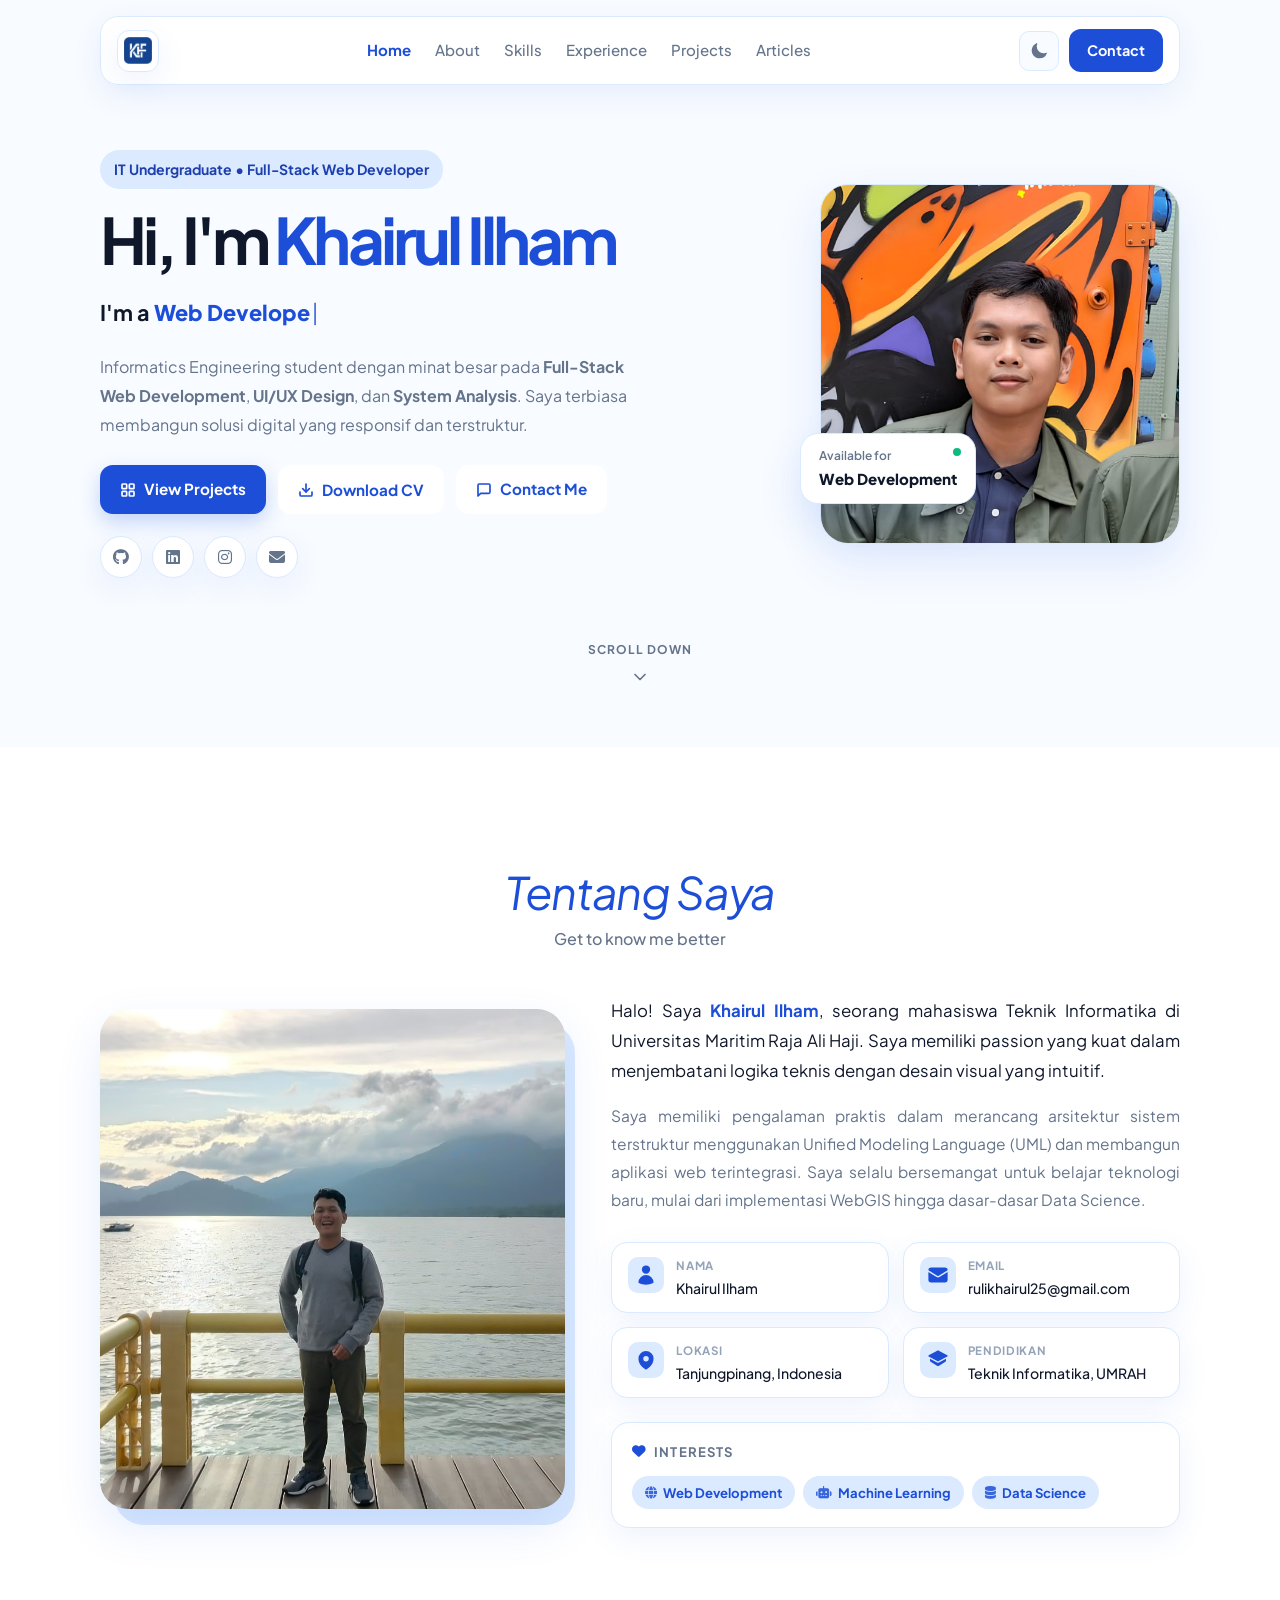
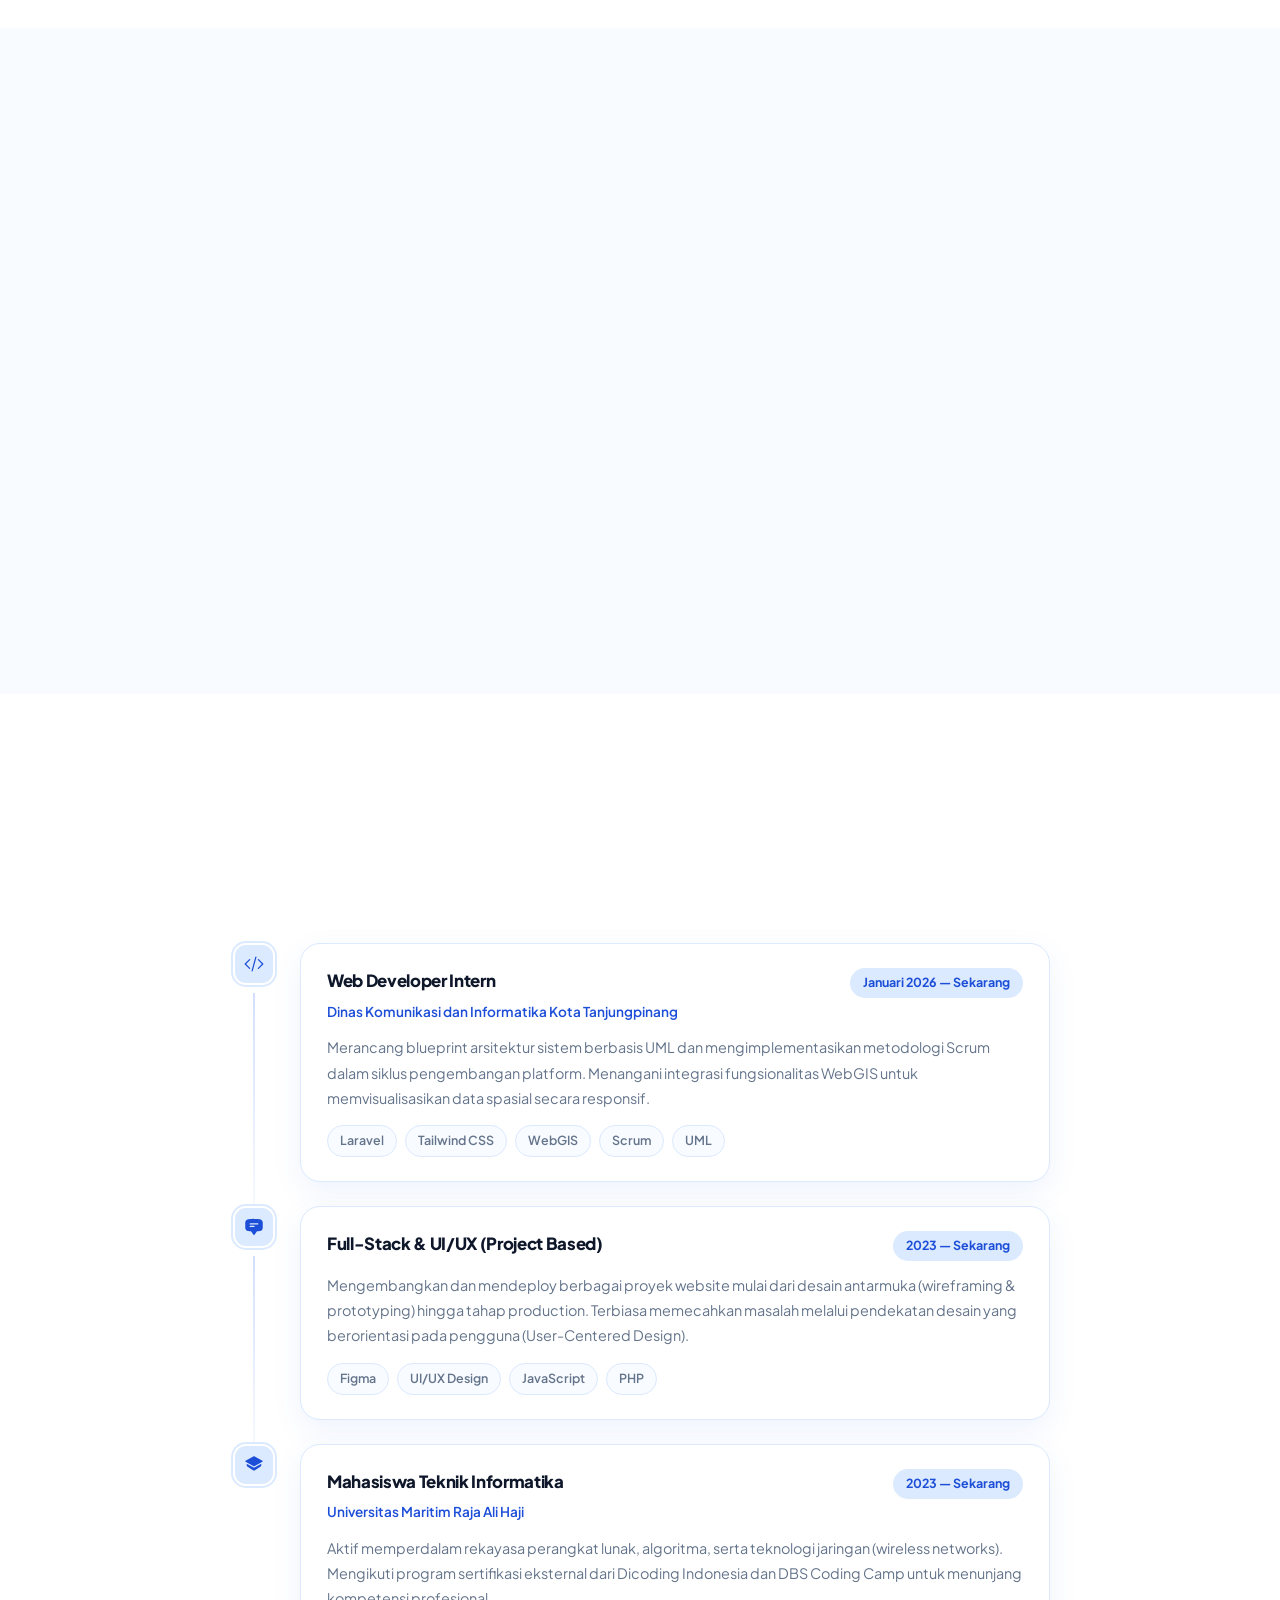
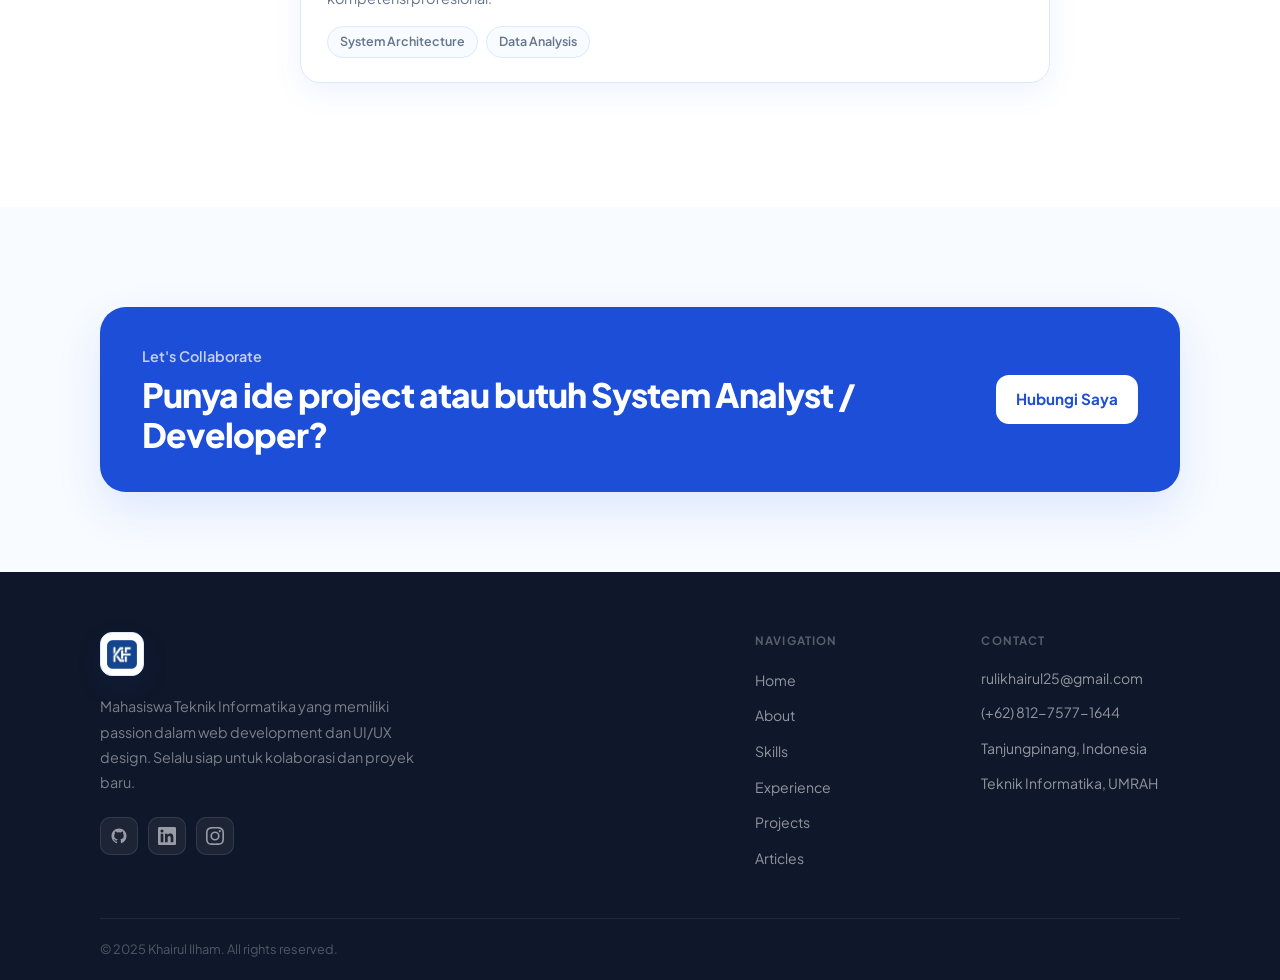
==== commit 824ba101: "Update animasi filter, tambah halaman detail artikel, dan hapus Firebase" ====
--- a/index.html
+++ b/index.html
@@ -1,4 +1,4 @@
-﻿<!DOCTYPE html>
+<!DOCTYPE html>
 <html lang="id">
 
 <head>
@@ -152,8 +152,8 @@
                             class="social-icon-btn" aria-label="GitHub">
                             <i class="fab fa-github" aria-hidden="true"></i>
                         </a>
-                        <a href="https://www.linkedin.com/in/khairul-ilham-7752a32a7/?locale=en" target="_blank" rel="noopener noreferrer"
-                            class="social-icon-btn" aria-label="LinkedIn">
+                        <a href="https://www.linkedin.com/in/khairul-ilham-7752a32a7/?locale=en" target="_blank"
+                            rel="noopener noreferrer" class="social-icon-btn" aria-label="LinkedIn">
                             <i class="fab fa-linkedin" aria-hidden="true"></i>
                         </a>
                         <a href="https://instagram.com/ilhamfatihulhaq" target="_blank" rel="noopener noreferrer"
@@ -286,14 +286,8 @@
                                     Development</span>
                                 <span class="interest-item"><i class="fas fa-robot" aria-hidden="true"></i> Machine
                                     Learning</span>
-                                <span class="interest-item"><i class="fas fa-microchip" aria-hidden="true"></i> IoT
-                                    Systems</span>
                                 <span class="interest-item"><i class="fas fa-database" aria-hidden="true"></i> Data
                                     Science</span>
-                                <span class="interest-item"><i class="fas fa-shield-alt" aria-hidden="true"></i>
-                                    Cybersecurity</span>
-                                <span class="interest-item"><i class="fas fa-cloud" aria-hidden="true"></i> Cloud
-                                    Computing</span>
                             </div>
                         </div>
                     </div>
@@ -596,8 +590,8 @@
                                 clip-rule="evenodd" />
                         </svg>
                     </a>
-                    <a href="https://www.linkedin.com/in/khairul-ilham-7752a32a7/?locale=en" target="_blank" rel="noopener noreferrer"
-                        aria-label="LinkedIn">
+                    <a href="https://www.linkedin.com/in/khairul-ilham-7752a32a7/?locale=en" target="_blank"
+                        rel="noopener noreferrer" aria-label="LinkedIn">
                         <svg xmlns="http://www.w3.org/2000/svg" viewBox="0 0 24 24" fill="currentColor" width="18"
                             height="18" aria-hidden="true">
                             <path
@@ -648,8 +642,7 @@
     </footer>
 
     <!-- Scripts -->
-    <script src="js/firebase.js"></script>
     <script src="js/app.js"></script>
 </body>
 
-</html>
+</html>
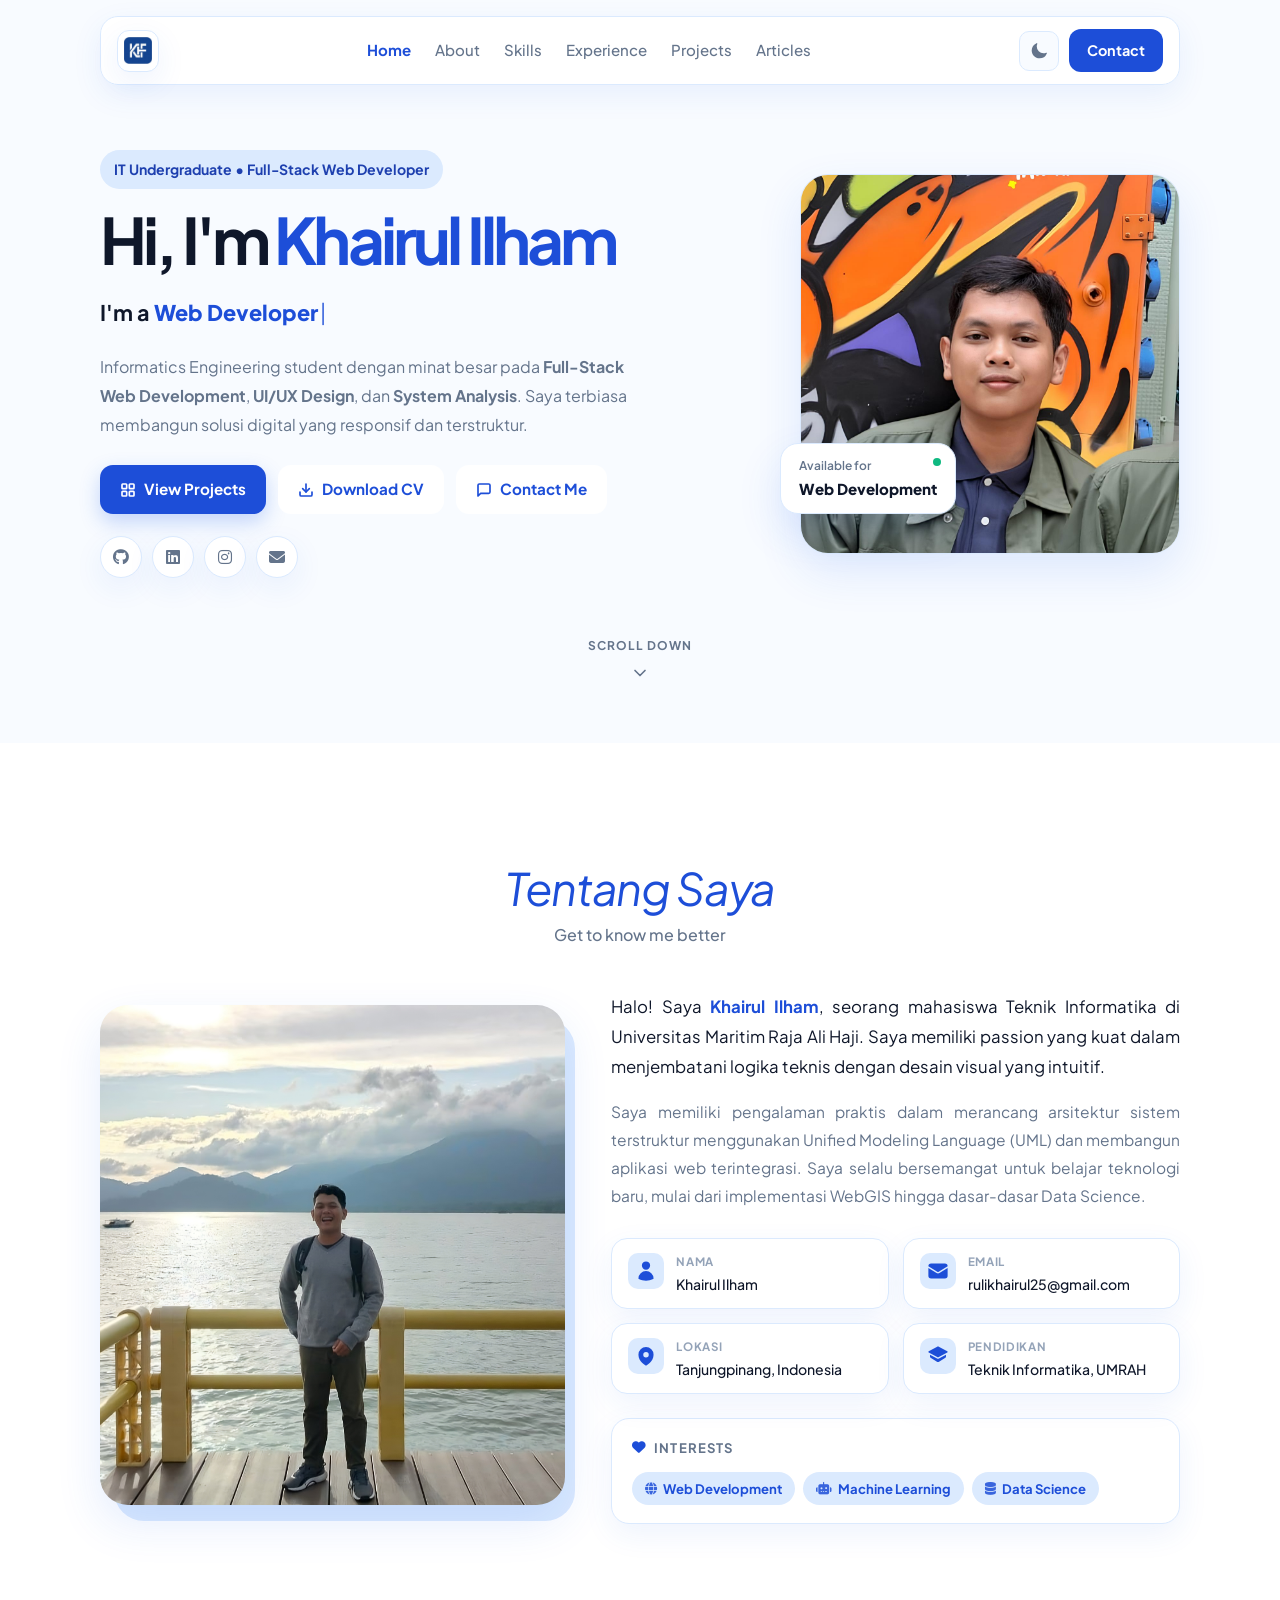
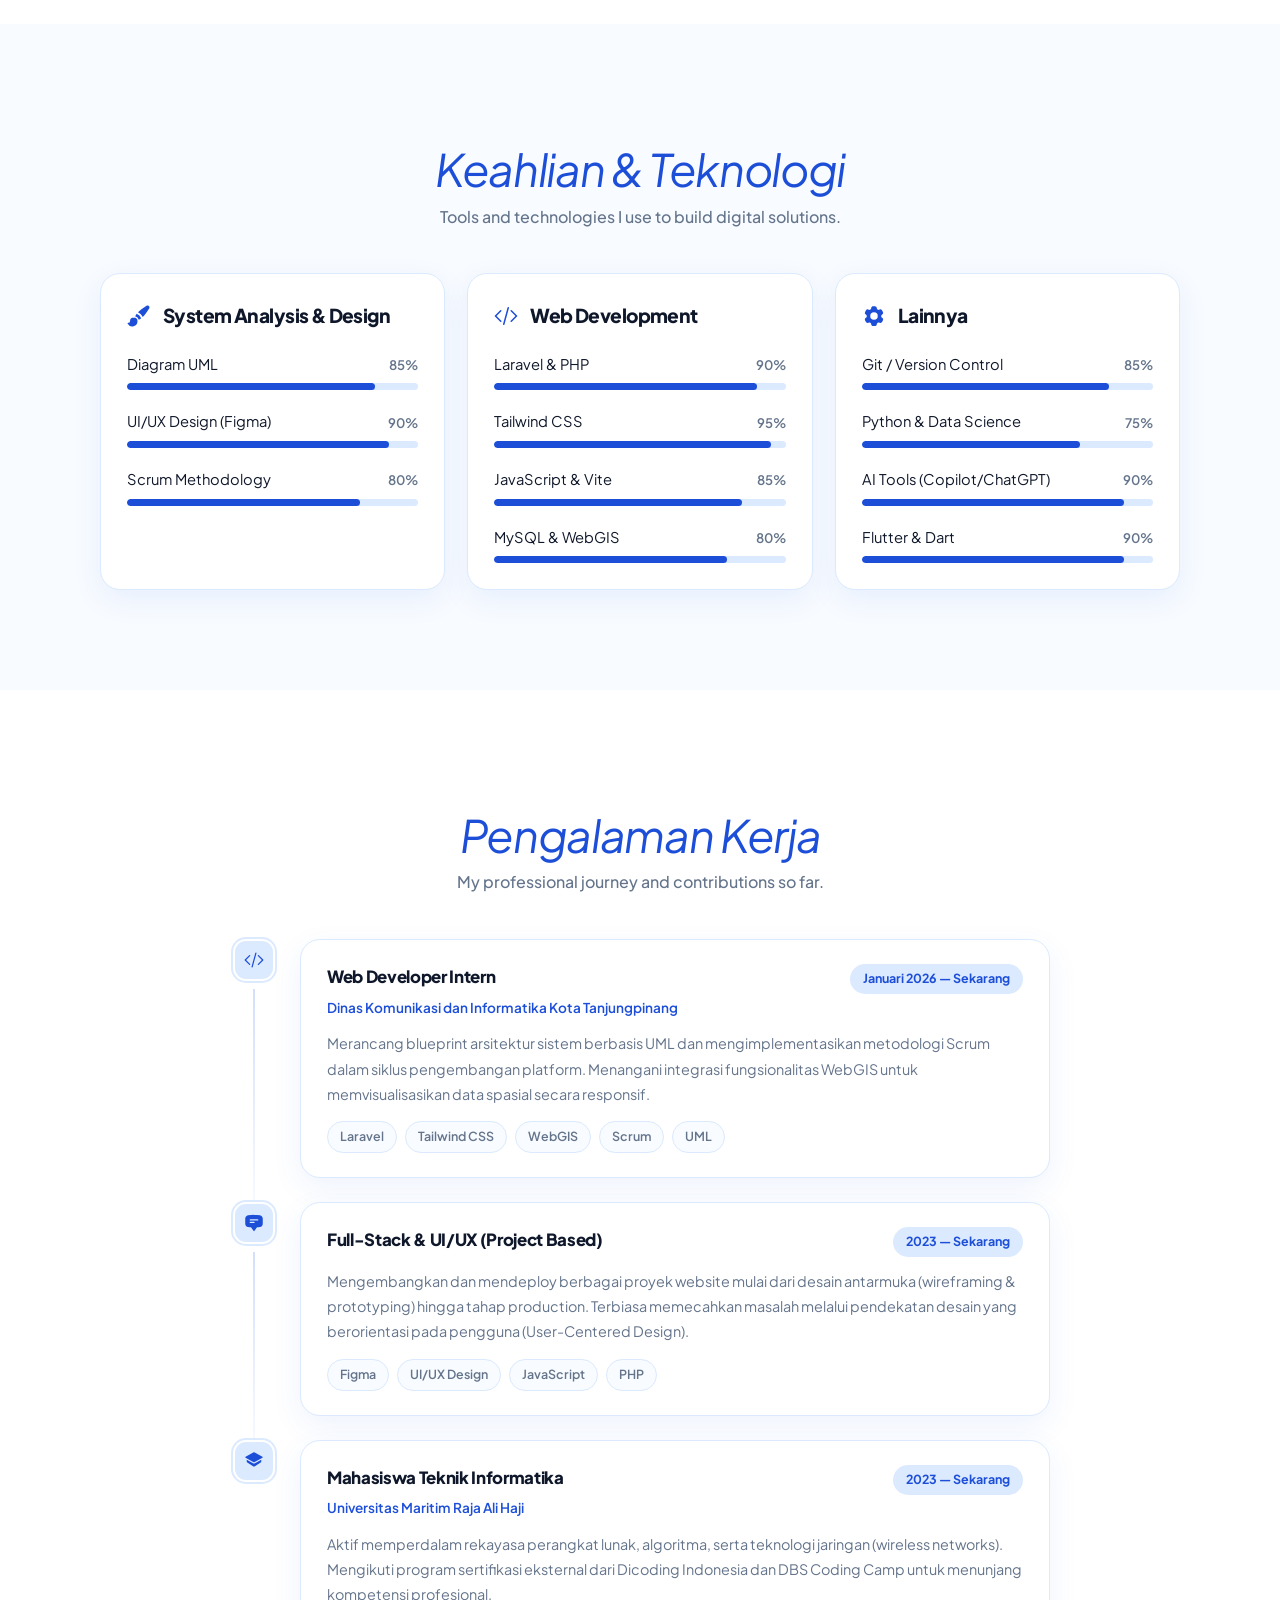
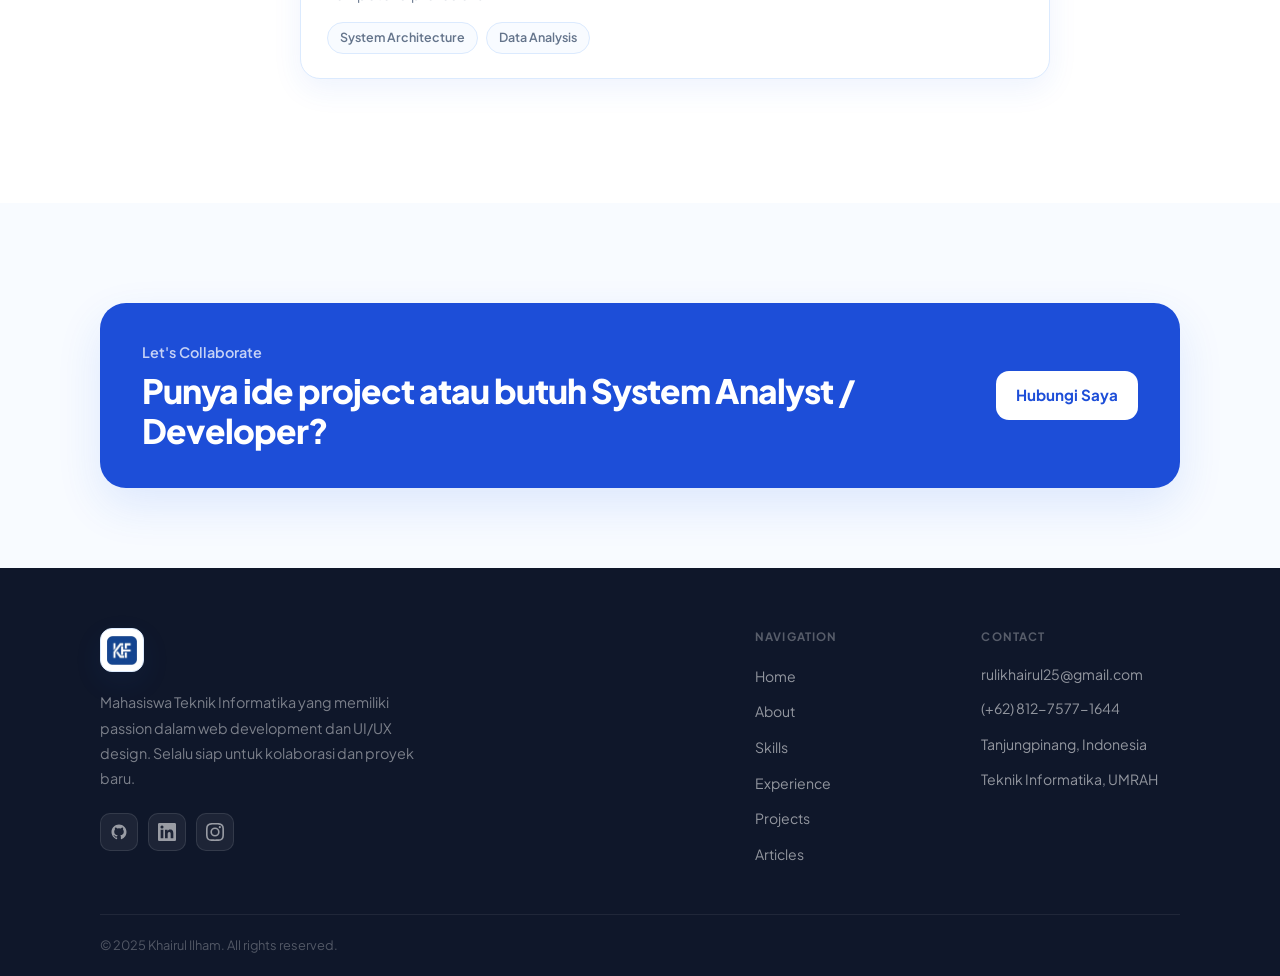
==== commit 6faa3eb1: "add CV" ====
--- a/index.html
+++ b/index.html
@@ -125,8 +125,8 @@
                             </svg>
                             View Projects
                         </a>
-                        <button class="btn btn-cta btn-cta--outline" id="ctaDownloadCV"
-                            onclick="alert('CV akan segera tersedia. Ganti onclick ini dengan link PDF-mu!')">
+                        <a href="assets/documents/CV_Khairul_Ilham.pdf" class="btn btn-cta btn-cta--outline"
+                            id="ctaDownloadCV" download="CV_Khairul_Ilham.pdf">
                             <svg xmlns="http://www.w3.org/2000/svg" width="16" height="16" viewBox="0 0 24 24"
                                 fill="none" stroke="currentColor" stroke-width="2.5" stroke-linecap="round"
                                 stroke-linejoin="round" aria-hidden="true">
@@ -135,7 +135,7 @@
                                 <line x1="12" y1="15" x2="12" y2="3" />
                             </svg>
                             Download CV
-                        </button>
+                        </a>
                         <a href="contact.html" class="btn btn-cta btn-cta--outline" id="ctaContactMe">
                             <svg xmlns="http://www.w3.org/2000/svg" width="16" height="16" viewBox="0 0 24 24"
                                 fill="none" stroke="currentColor" stroke-width="2.5" stroke-linecap="round"
--- a/css/style.css
+++ b/css/style.css
@@ -1790,9 +1790,92 @@
     transform: translateY(0);
 }
 
+/* Stagger animation for filter buttons */
+.projects-filter .filter-btn.reveal {
+    transition-delay: 0.1s;
+}
+
+.projects-filter .filter-btn.reveal:nth-child(2) {
+    transition-delay: 0.2s;
+}
+
+.projects-filter .filter-btn.reveal:nth-child(3) {
+    transition-delay: 0.3s;
+}
+
+.projects-filter .filter-btn.reveal:nth-child(4) {
+    transition-delay: 0.4s;
+}
+
 /* ══════════════════════════════════════════
    RESPONSIVE
 ══════════════════════════════════════════ */
+
+/* ── iPad Pro 11 (1194px x 834px) ─────────── */
+@media (max-width: 1194px) and (min-width: 993px) {
+    .hero {
+        grid-template-columns: 1fr 320px;
+        gap: 42px;
+    }
+
+    .hero h1 {
+        font-size: clamp(2.2rem, 4.2vw, 3.6rem);
+    }
+
+    .skills-grid {
+        grid-template-columns: repeat(2, 1fr);
+    }
+
+    .projects-grid {
+        grid-template-columns: repeat(2, 1fr);
+    }
+
+    .articles-grid {
+        grid-template-columns: repeat(2, 1fr);
+    }
+}
+
+/* ── MacBook Air (1440px x 900px) ──────────── */
+@media (max-width: 1440px) and (min-width: 1195px) {
+    .hero {
+        grid-template-columns: 1fr 380px;
+        gap: 48px;
+    }
+
+    .skills-grid {
+        grid-template-columns: repeat(3, 1fr);
+    }
+}
+
+/* ── Galaxy Tab S7 (1138px x 712px) ─────────── */
+@media (max-width: 1138px) and (min-width: 993px) {
+    .projects-grid {
+        grid-template-columns: repeat(2, 1fr);
+        gap: 24px;
+    }
+
+    .about-content {
+        gap: 36px;
+    }
+}
+
+/* ── General Tablet & Small Laptop ─────────── */
+@media (max-width: 992px) {
+    .contact-grid {
+        grid-template-columns: 1fr;
+        gap: 30px;
+    }
+
+    .skills-grid {
+        grid-template-columns: repeat(2, 1fr);
+    }
+
+    .projects-grid {
+        grid-template-columns: repeat(2, 1fr);
+    }
+}
+
+/* ── Tablet Portrait & Large Mobile ────────── */
 @media (max-width: 900px) {
     .hero {
         grid-template-columns: 1fr;
@@ -1861,6 +1944,472 @@
     }
 }
 
+/* ── iPhone 14 Pro Max (430px x 932px) ────── */
+@media (max-width: 430px) and (min-height: 850px) {
+    .hero {
+        margin-top: 90px;
+    }
+
+    .hero h1 {
+        font-size: 2.2rem;
+        line-height: 1.05;
+    }
+
+    .hero-typing-line {
+        font-size: 1.05rem;
+    }
+
+    .hero-buttons {
+        flex-direction: column;
+        width: 100%;
+    }
+
+    .btn-cta {
+        width: 100%;
+        justify-content: center;
+    }
+
+    .hero-socials {
+        justify-content: center;
+    }
+
+    .section {
+        padding: 100px 0 80px;
+    }
+
+    .detail-item {
+        padding: 12px 14px;
+    }
+
+    .detail-icon {
+        width: 32px;
+        height: 32px;
+        flex: 0 0 32px;
+    }
+
+    .projects-filter {
+        gap: 10px;
+    }
+
+    .filter-btn {
+        font-size: 0.85rem;
+        padding: 7px 18px;
+    }
+}
+
+/* ── OPPO Find X3 Pro (412px x 919px) ──────── */
+@media (max-width: 412px) and (min-height: 850px) {
+    .navbar {
+        padding: 10px 14px;
+    }
+
+    .brand {
+        width: 38px;
+        height: 38px;
+    }
+
+    .theme-toggle {
+        width: 38px;
+        height: 38px;
+    }
+
+    .hero-image-card {
+        height: 400px;
+    }
+
+    .floating-card {
+        padding: 10px 14px;
+        left: 8px;
+        bottom: 20px;
+    }
+
+    .section-heading h2 {
+        font-size: clamp(1.7rem, 3.2vw, 2.4rem);
+    }
+
+    .about-image img {
+        height: 400px;
+    }
+
+    .exp-card {
+        padding: 16px;
+    }
+
+    .contact-section {
+        padding: 24px 20px;
+    }
+
+    .contact-form-col {
+        padding: 22px;
+    }
+}
+
+/* ── Samsung Galaxy S20 (360px x 800px) ───── */
+@media (max-width: 360px) {
+    .navbar {
+        width: min(100% - 18px, 1080px);
+        padding: 10px 12px;
+    }
+
+    .brand {
+        width: 36px;
+        height: 36px;
+    }
+
+    .theme-toggle {
+        width: 36px;
+        height: 36px;
+    }
+
+    .hero,
+    .section,
+    .contact-section {
+        width: min(100% - 20px, 1080px);
+    }
+
+    .hero {
+        margin-top: 85px;
+        gap: 28px;
+    }
+
+    .hero h1 {
+        font-size: 2rem;
+        line-height: 1.08;
+        margin-bottom: 16px;
+    }
+
+    .hero-typing-line {
+        font-size: 1rem;
+        margin-bottom: 14px;
+    }
+
+    .hero-desc {
+        font-size: 0.92rem;
+        line-height: 1.7;
+        margin-bottom: 22px;
+    }
+
+    .badge {
+        padding: 7px 12px;
+        font-size: 0.82rem;
+    }
+
+    .btn-cta {
+        padding: 11px 18px;
+        font-size: 0.88rem;
+    }
+
+    .social-icon-btn {
+        width: 38px;
+        height: 38px;
+        font-size: 0.9rem;
+    }
+
+    .hero-image-card {
+        height: 340px;
+        border-radius: 20px;
+    }
+
+    .floating-card {
+        padding: 8px 12px;
+        left: 5px;
+        bottom: 15px;
+        border-radius: 14px;
+    }
+
+    .floating-card span {
+        font-size: 0.7rem;
+    }
+
+    .floating-card strong {
+        font-size: 0.88rem;
+    }
+
+    .section {
+        padding: 100px 0 70px;
+    }
+
+    .section-heading {
+        margin-bottom: 36px;
+    }
+
+    .section-heading h2 {
+        font-size: clamp(1.6rem, 3vw, 2.2rem);
+    }
+
+    .section-heading p {
+        font-size: 0.92rem;
+    }
+
+    .about-lead {
+        font-size: 0.98rem;
+        line-height: 1.75;
+    }
+
+    .about-desc {
+        font-size: 0.92rem;
+        line-height: 1.75;
+    }
+
+    .about-image img {
+        height: 340px;
+        border-radius: 20px;
+    }
+
+    .about-image::before {
+        inset: 8px -5px -5px 8px;
+        border-radius: 20px;
+    }
+
+    .about-details {
+        gap: 12px;
+    }
+
+    .detail-item {
+        padding: 10px 12px;
+    }
+
+    .detail-icon {
+        width: 30px;
+        height: 30px;
+        flex: 0 0 30px;
+        font-size: 0.85rem;
+    }
+
+    .detail-label {
+        font-size: 0.68rem;
+    }
+
+    .detail-value {
+        font-size: 0.82rem;
+    }
+
+    .about-interests {
+        padding: 14px 16px;
+    }
+
+    .about-interests h4 {
+        font-size: 0.78rem;
+        margin-bottom: 12px;
+    }
+
+    .interest-item {
+        padding: 5px 11px;
+        font-size: 0.78rem;
+    }
+
+    .interest-item i {
+        font-size: 0.74rem;
+    }
+
+    .skill-card {
+        padding: 20px;
+    }
+
+    .skill-card-header h3 {
+        font-size: 1.1rem;
+    }
+
+    .skill-name {
+        font-size: 0.88rem;
+    }
+
+    .skill-pct {
+        font-size: 0.78rem;
+    }
+
+    .exp-item {
+        grid-template-columns: 32px 1fr;
+        gap: 10px;
+    }
+
+    .exp-icon {
+        width: 32px;
+        height: 32px;
+        font-size: 0.9rem;
+    }
+
+    .exp-card {
+        padding: 16px;
+        margin-bottom: 20px;
+    }
+
+    .exp-card h3 {
+        font-size: 0.98rem;
+    }
+
+    .exp-company {
+        font-size: 0.8rem;
+    }
+
+    .exp-badge {
+        padding: 4px 11px;
+        font-size: 0.74rem;
+    }
+
+    .exp-card p {
+        font-size: 0.86rem;
+        line-height: 1.7;
+    }
+
+    .exp-tags span {
+        padding: 4px 10px;
+        font-size: 0.74rem;
+    }
+
+    .projects-filter {
+        gap: 8px;
+        margin-bottom: 32px;
+    }
+
+    .filter-btn {
+        padding: 6px 16px;
+        font-size: 0.82rem;
+    }
+
+    .projects-grid {
+        grid-template-columns: 1fr;
+        gap: 24px;
+    }
+
+    .project-image-wrap {
+        height: 200px;
+    }
+
+    .project-body {
+        padding: 20px;
+    }
+
+    .project-body h3 {
+        font-size: 1.12rem;
+    }
+
+    .project-body p {
+        font-size: 0.86rem;
+        line-height: 1.65;
+    }
+
+    .project-tags {
+        gap: 7px;
+    }
+
+    .exp-badge {
+        padding: 4px 10px;
+        font-size: 0.74rem;
+    }
+
+    .contact-section {
+        padding: 22px 18px;
+    }
+
+    .contact-section p {
+        font-size: 0.84rem;
+    }
+
+    .contact-section h2 {
+        font-size: clamp(1.3rem, 2.4vw, 1.8rem);
+    }
+
+    .btn.primary {
+        padding: 11px 18px;
+        font-size: 0.88rem;
+    }
+
+    .info-card {
+        padding: 14px 16px;
+        gap: 12px;
+    }
+
+    .info-icon {
+        width: 38px;
+        height: 38px;
+        font-size: 0.95rem;
+    }
+
+    .info-content h3 {
+        font-size: 0.9rem;
+    }
+
+    .info-content p {
+        font-size: 0.9rem;
+    }
+
+    .info-content span {
+        font-size: 0.8rem;
+    }
+
+    .contact-form-col {
+        padding: 20px;
+    }
+
+    .form-group label {
+        font-size: 0.84rem;
+    }
+
+    .form-group input,
+    .form-group textarea {
+        padding: 11px 14px;
+        font-size: 0.9rem;
+    }
+
+    .btn-submit {
+        padding: 12px 24px;
+        font-size: 0.9rem;
+    }
+
+    .articles-grid {
+        grid-template-columns: 1fr;
+        gap: 24px;
+    }
+
+    .footer-inner {
+        width: min(100% - 20px, 1080px);
+        padding: 40px 0 32px;
+        gap: 32px;
+    }
+
+    .footer-brand .brand {
+        width: 40px;
+        height: 40px;
+        margin-bottom: 14px;
+    }
+
+    .footer-brand>p {
+        font-size: 0.84rem;
+        line-height: 1.7;
+        margin-bottom: 18px;
+    }
+
+    .footer-socials a {
+        width: 36px;
+        height: 36px;
+    }
+
+    .footer-col h4 {
+        font-size: 0.68rem;
+        margin-bottom: 14px;
+    }
+
+    .footer-col ul {
+        gap: 8px;
+    }
+
+    .footer-col ul li a,
+    .footer-col ul li:not(:has(a)) {
+        font-size: 0.84rem;
+    }
+
+    .footer-bottom {
+        width: min(100% - 20px, 1080px);
+        padding: 16px 0;
+    }
+
+    .footer-bottom p {
+        font-size: 0.76rem;
+    }
+}
+
+/* ── General Mobile ────────────────────────── */
 @media (max-width: 600px) {
     :root {
         --section-gap: 72px;
@@ -1966,11 +2515,4 @@
     .articles-grid {
         grid-template-columns: 1fr !important;
     }
-}
-
-@media (max-width: 992px) {
-    .contact-grid {
-        grid-template-columns: 1fr;
-        gap: 30px;
-    }
 }
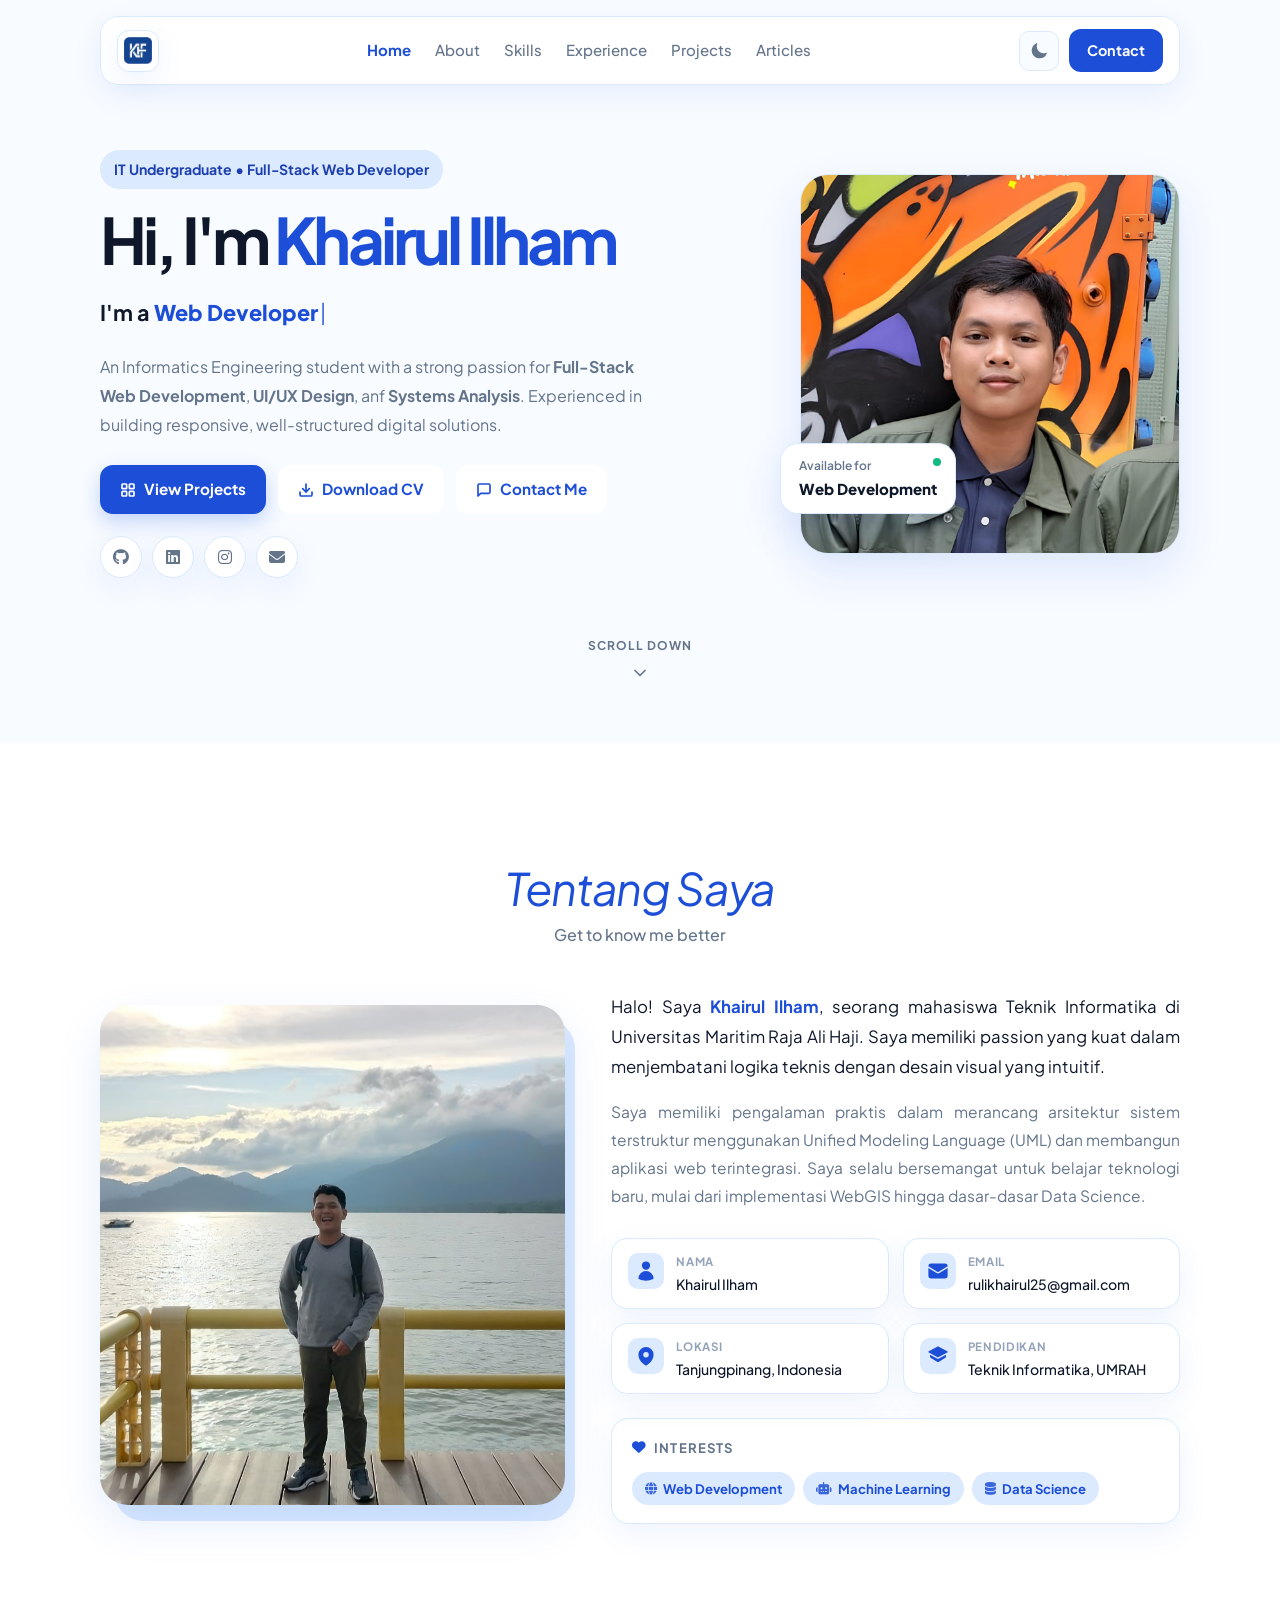
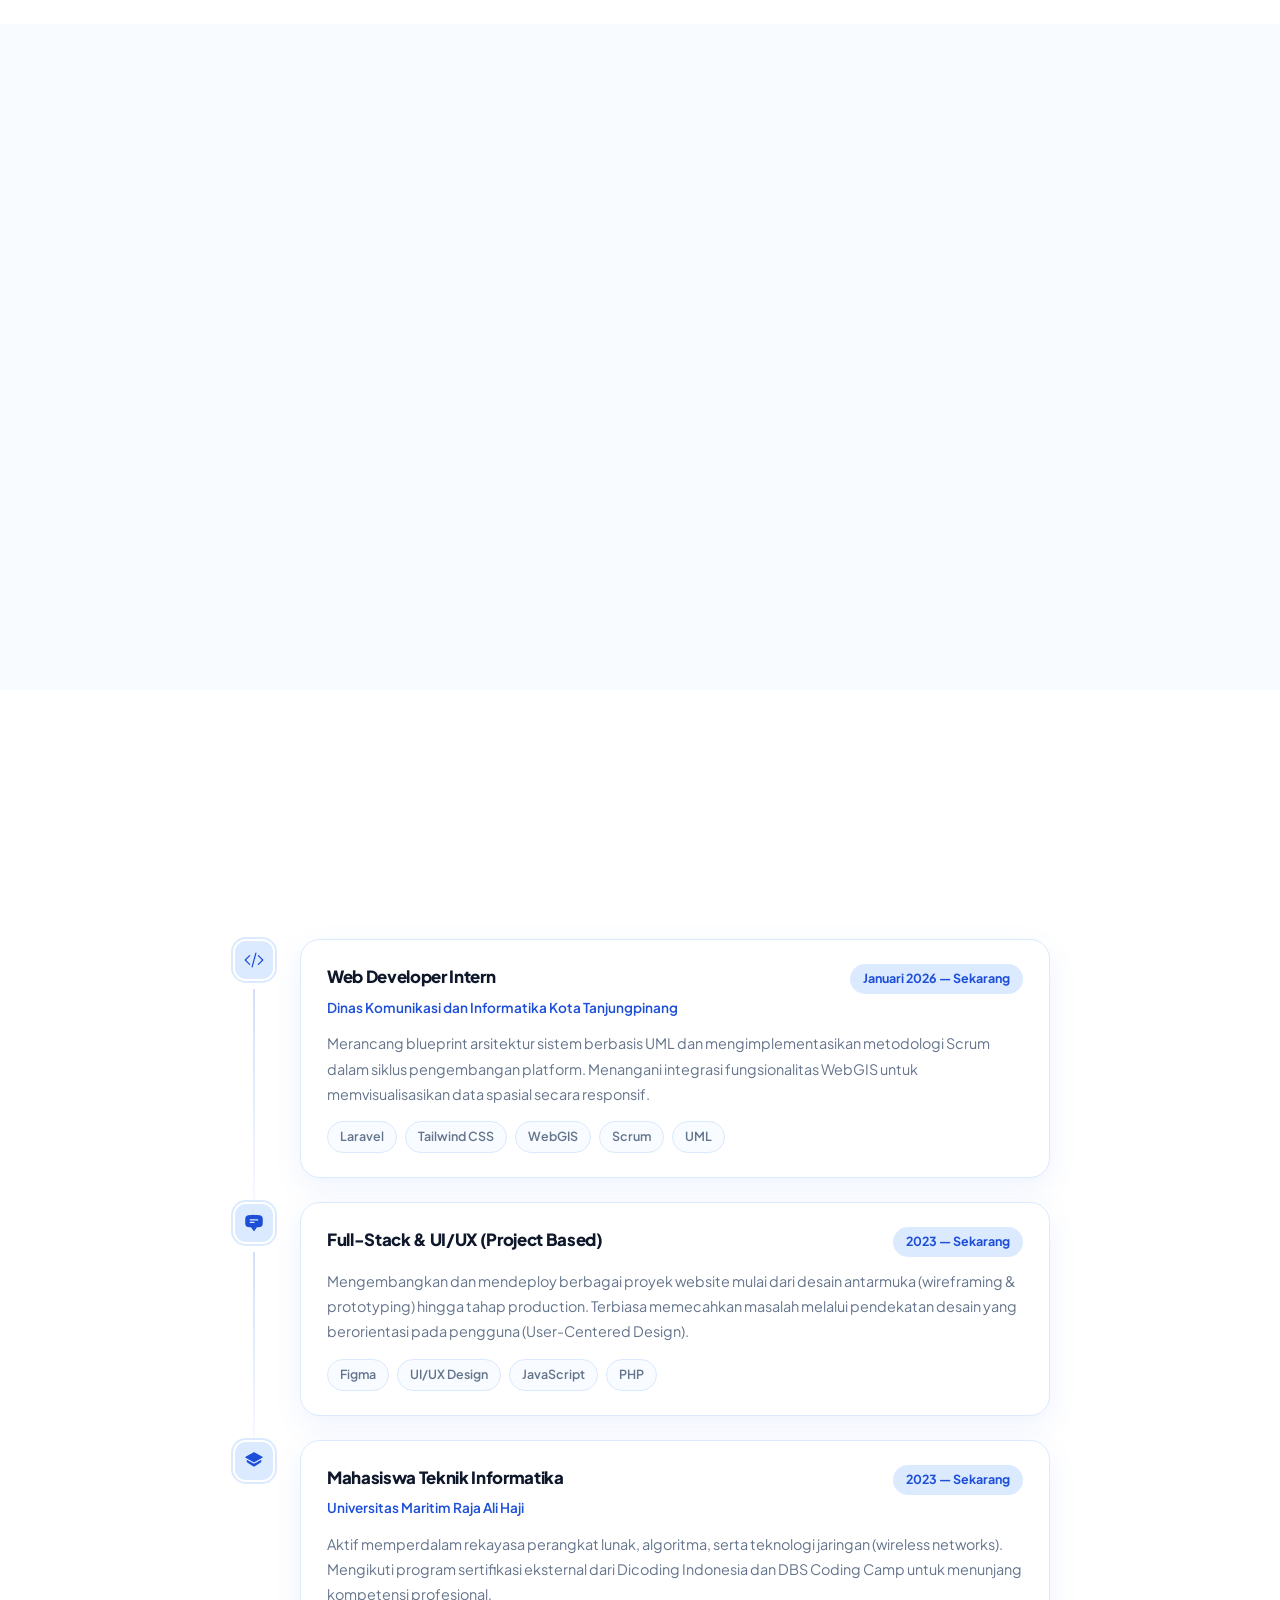
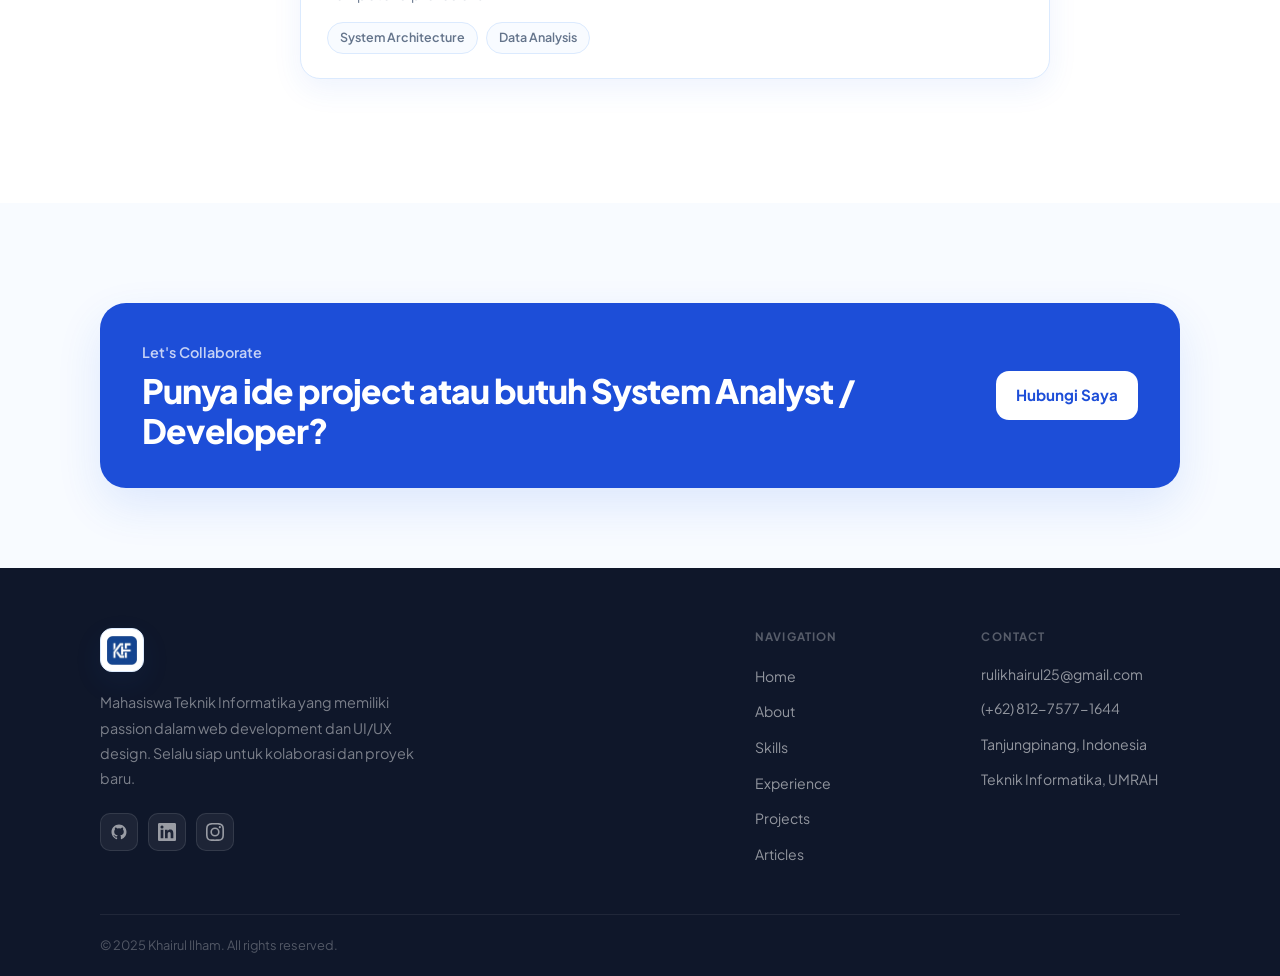
==== commit eb482365: "feat: add CV download button, filter animations, and responsive design for all devices" ====
--- a/index.html
+++ b/index.html
@@ -1,4 +1,4 @@
-<!DOCTYPE html>
+﻿<!DOCTYPE html>
 <html lang="id">
 
 <head>
@@ -105,11 +105,11 @@
                     </p>
 
                     <p class="hero-desc">
-                        Informatics Engineering student dengan minat besar pada
+                        An Informatics Engineering student with a strong passion for
                         <strong>Full-Stack Web Development</strong>,
-                        <strong>UI/UX Design</strong>, dan
-                        <strong>System Analysis</strong>.
-                        Saya terbiasa membangun solusi digital yang responsif dan terstruktur.
+                        <strong>UI/UX Design</strong>, anf
+                        <strong>Systems Analysis</strong>.
+                        Experienced in building responsive, well-structured digital solutions.
                     </p>
 
                     <!-- CTA Buttons -->
